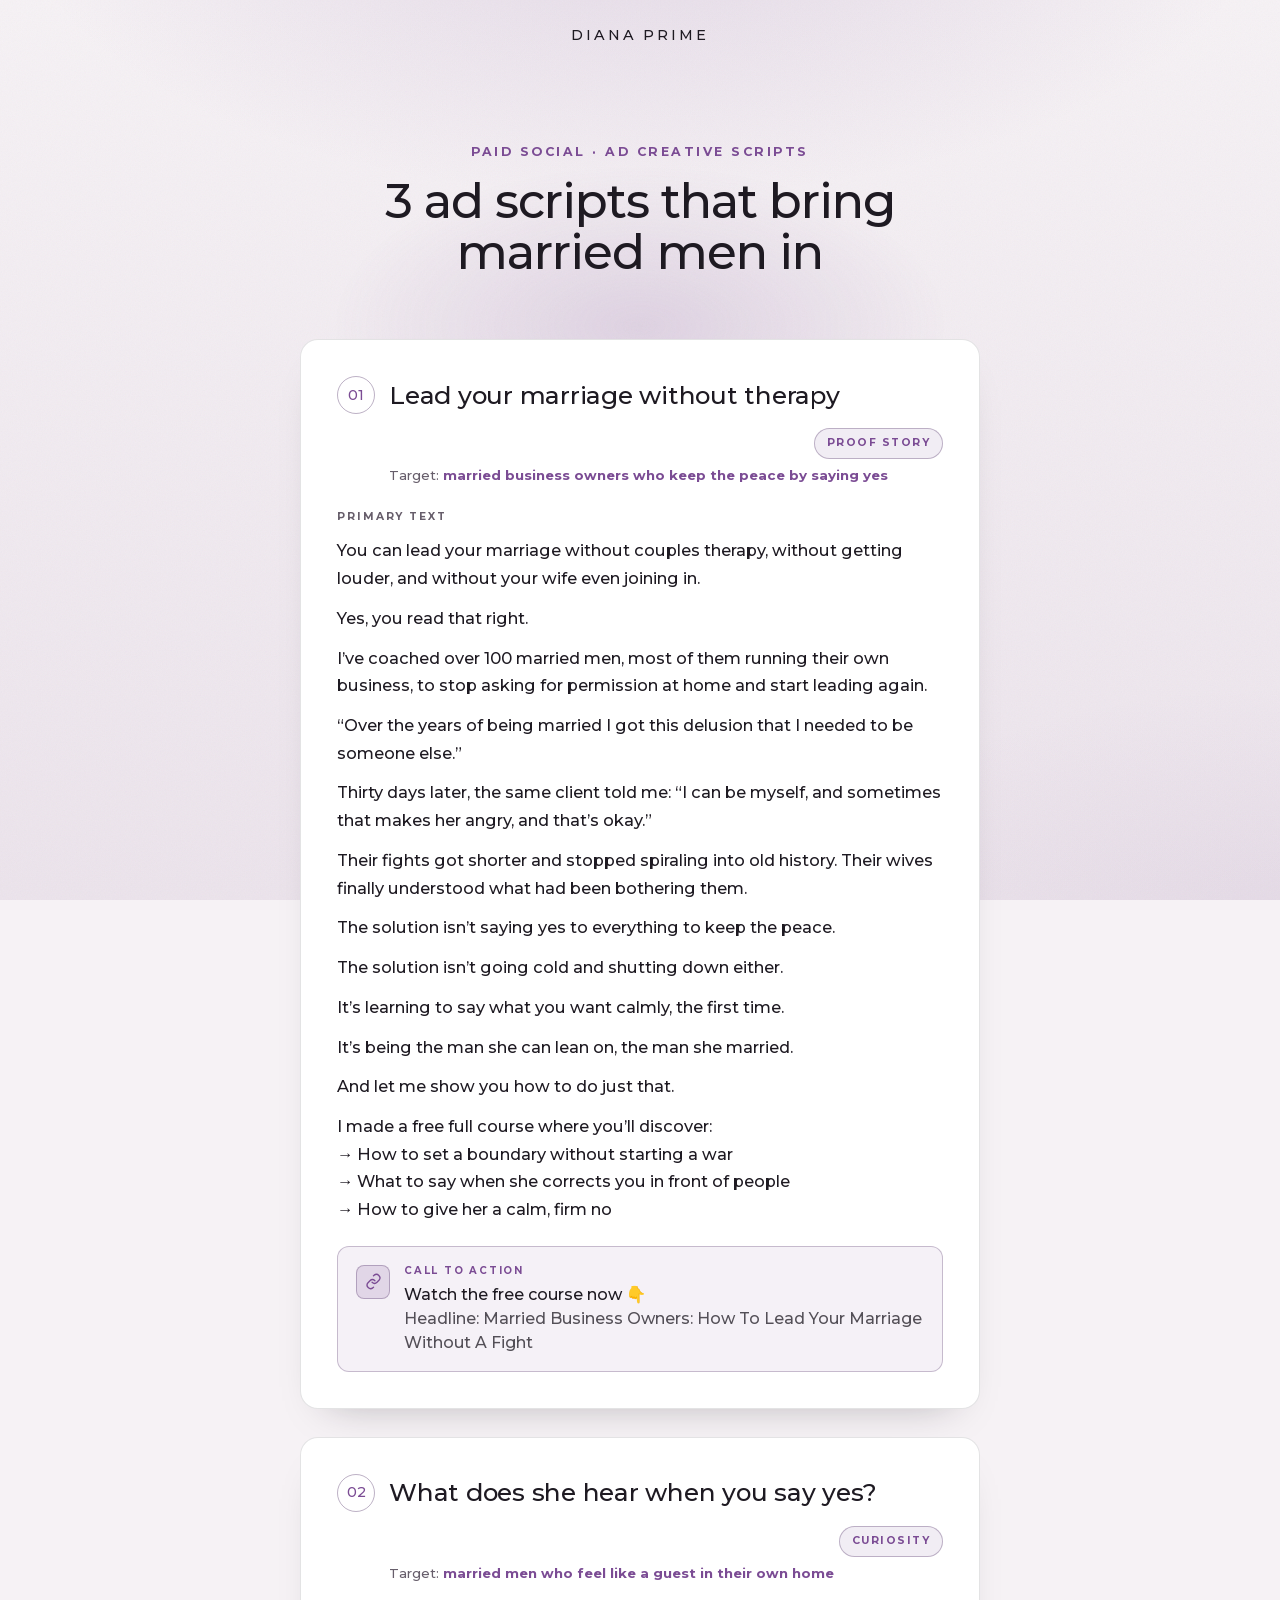
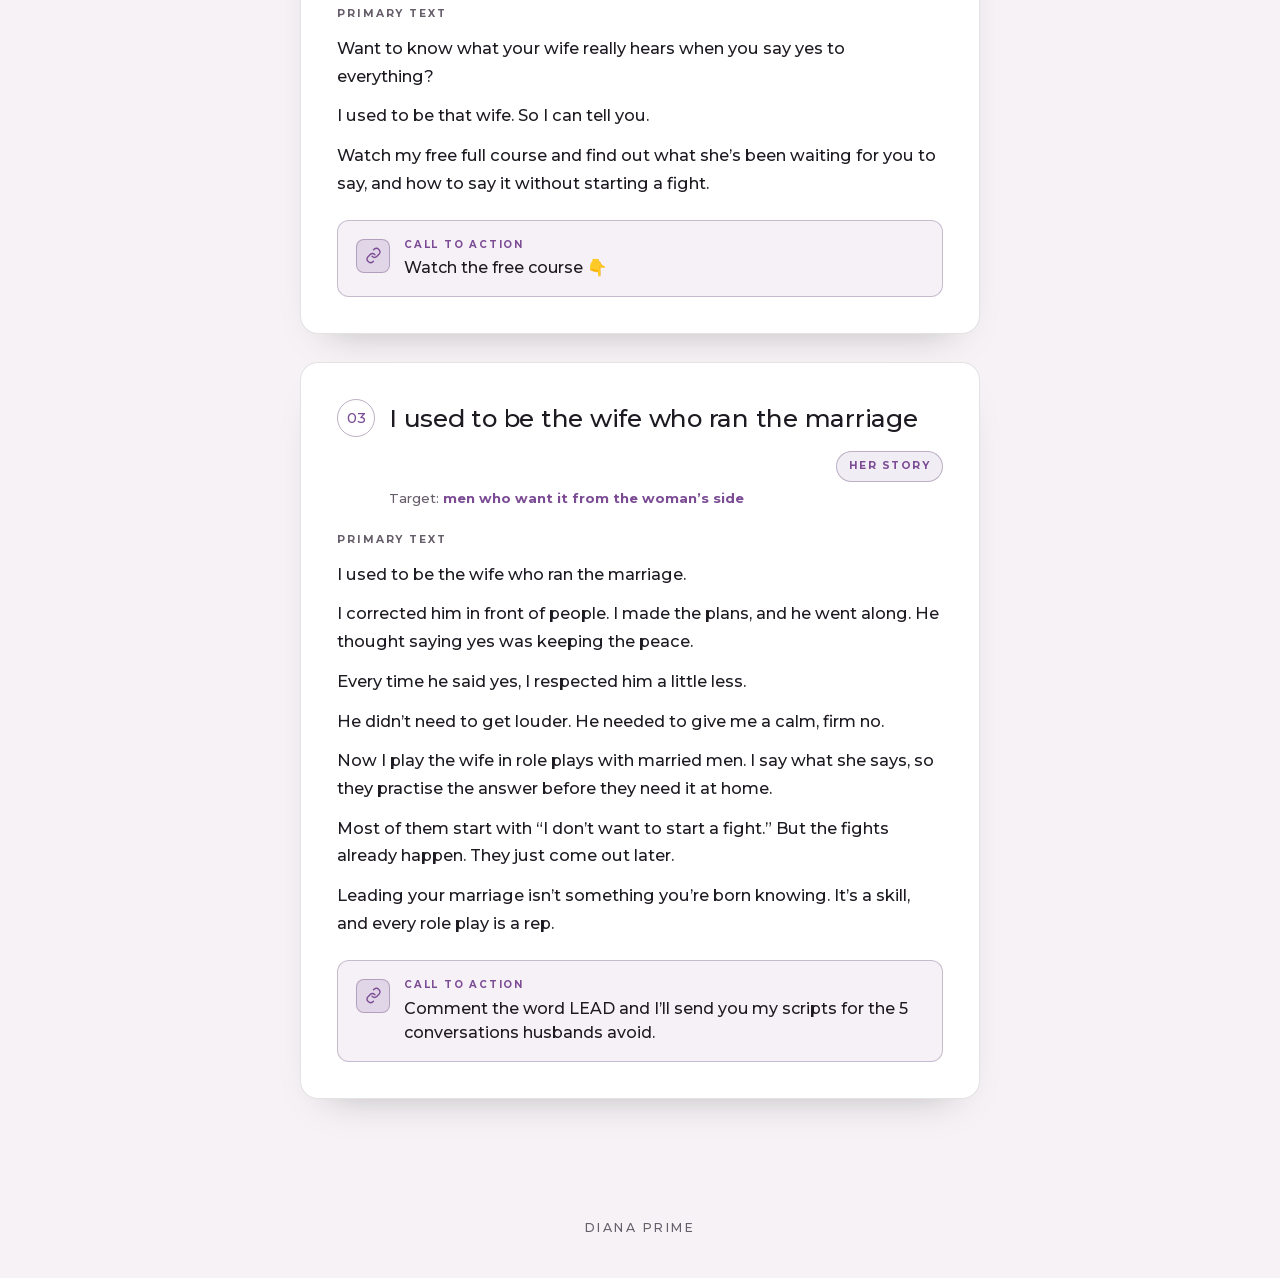
==== ad-scripts/index.html @ 1e63a930 "Diana Prime pitch site Co-Authored-By: Claude Opus 5.5 <noreply@anthropic.com>" ====
<!doctype html>
<html lang="en">
<head>
  <meta charset="utf-8" />
  <meta name="viewport" content="width=device-width, initial-scale=1" />
  <title>Ad scripts · Diana Prime</title>
  <meta name="robots" content="noindex" />
  <script>document.documentElement.className += " js";</script>
  <link rel="icon" href="../assets/img/favicon.png" type="image/png" />
  <link rel="stylesheet" href="../assets/vendor/lenis.css" />
  <link rel="stylesheet" href="../vsl/vsl.css" />
  <link rel="stylesheet" href="../assets/brand.css" />
  <link rel="stylesheet" href="ad-scripts.css?v=2" />
<style data-noscrollbar>html,body,*{scrollbar-width:none;-ms-overflow-style:none}html::-webkit-scrollbar,body::-webkit-scrollbar,*::-webkit-scrollbar{display:none;width:0;height:0}</style>
</head>
<body>
  <header class="brandbar">
    <div class="brand">
      <span class="brand__word">Diana Prime</span>
    </div>
  </header>
  <main class="page">
    <section class="ads">
      <div class="ads__glow" aria-hidden="true"></div>
      <div class="container">
        <header class="ads__intro">
          <p class="ads__eyebrow reveal">Paid social · Ad creative scripts</p>
          <h1 class="ads__title reveal" style="--i:1">3 ad scripts that bring married men in</h1>
        </header>
        <div class="ads__list">
          <article class="ad reveal">
            <div class="ad__head"><span class="ad__num">01</span><h2 class="ad__title">Lead your marriage without therapy</h2><span class="ad__angle">Proof story</span></div>
            <p class="ad__target">Target: <b>married business owners who keep the peace by saying yes</b></p>
            <span class="ad__label">Primary text</span>
            <div class="ad__body"><p>You can lead your marriage without couples therapy, without getting louder, and without your wife even joining in.</p><p>Yes, you read that right.</p><p>I&rsquo;ve coached over 100 married men, most of them running their own business, to stop asking for permission at home and start leading again.</p><p>&ldquo;Over the years of being married I got this delusion that I needed to be someone else.&rdquo;</p><p>Thirty days later, the same client told me: &ldquo;I can be myself, and sometimes that makes her angry, and that&rsquo;s okay.&rdquo;</p><p>Their fights got shorter and stopped spiraling into old history. Their wives finally understood what had been bothering them.</p><p>The solution isn&rsquo;t saying yes to everything to keep the peace.</p><p>The solution isn&rsquo;t going cold and shutting down either.</p><p>It&rsquo;s learning to say what you want calmly, the first time.</p><p>It&rsquo;s being the man she can lean on, the man she married.</p><p>And let me show you how to do just that.</p><p>I made a free full course where you&rsquo;ll discover:<br/>&rarr; How to set a boundary without starting a war<br/>&rarr; What to say when she corrects you in front of people<br/>&rarr; How to give her a calm, firm no</p></div>
            <div class="ad__cta">
              <span class="ad__cta-icon"><svg viewBox="0 0 24 24"><path d="M10 13a5 5 0 0 0 7 0l3-3a5 5 0 0 0-7-7l-1 1"/><path d="M14 11a5 5 0 0 0-7 0l-3 3a5 5 0 0 0 7 7l1-1"/></svg></span>
              <div><span class="ad__cta-label">Call to action</span><p class="ad__cta-text">Watch the free course now &#128071;<br/><span style="opacity:.75">Headline: Married Business Owners: How To Lead Your Marriage Without A Fight</span></p></div>
            </div>
          </article>
          <article class="ad reveal">
            <div class="ad__head"><span class="ad__num">02</span><h2 class="ad__title">What does she hear when you say yes?</h2><span class="ad__angle">Curiosity</span></div>
            <p class="ad__target">Target: <b>married men who feel like a guest in their own home</b></p>
            <span class="ad__label">Primary text</span>
            <div class="ad__body"><p>Want to know what your wife really hears when you say yes to everything?</p><p>I used to be that wife. So I can tell you.</p><p>Watch my free full course and find out what she&rsquo;s been waiting for you to say, and how to say it without starting a fight.</p></div>
            <div class="ad__cta">
              <span class="ad__cta-icon"><svg viewBox="0 0 24 24"><path d="M10 13a5 5 0 0 0 7 0l3-3a5 5 0 0 0-7-7l-1 1"/><path d="M14 11a5 5 0 0 0-7 0l-3 3a5 5 0 0 0 7 7l1-1"/></svg></span>
              <div><span class="ad__cta-label">Call to action</span><p class="ad__cta-text">Watch the free course &#128071;</p></div>
            </div>
          </article>
          <article class="ad reveal">
            <div class="ad__head"><span class="ad__num">03</span><h2 class="ad__title">I used to be the wife who ran the marriage</h2><span class="ad__angle">Her story</span></div>
            <p class="ad__target">Target: <b>men who want it from the woman&rsquo;s side</b></p>
            <span class="ad__label">Primary text</span>
            <div class="ad__body"><p>I used to be the wife who ran the marriage.</p><p>I corrected him in front of people. I made the plans, and he went along. He thought saying yes was keeping the peace.</p><p>Every time he said yes, I respected him a little less.</p><p>He didn&rsquo;t need to get louder. He needed to give me a calm, firm no.</p><p>Now I play the wife in role plays with married men. I say what she says, so they practise the answer before they need it at home.</p><p>Most of them start with &ldquo;I don&rsquo;t want to start a fight.&rdquo; But the fights already happen. They just come out later.</p><p>Leading your marriage isn&rsquo;t something you&rsquo;re born knowing. It&rsquo;s a skill, and every role play is a rep.</p></div>
            <div class="ad__cta">
              <span class="ad__cta-icon"><svg viewBox="0 0 24 24"><path d="M10 13a5 5 0 0 0 7 0l3-3a5 5 0 0 0-7-7l-1 1"/><path d="M14 11a5 5 0 0 0-7 0l-3 3a5 5 0 0 0 7 7l1-1"/></svg></span>
              <div><span class="ad__cta-label">Call to action</span><p class="ad__cta-text">Comment the word LEAD and I&rsquo;ll send you my scripts for the 5 conversations husbands avoid.</p></div>
            </div>
          </article>
        </div>
      </div>
    </section>
  </main>
  <footer class="brandfoot">
    <div class="brand">
      <span class="brand__word">Diana Prime</span>
    </div>
  </footer>
  <script src="../assets/vendor/lenis.min.js"></script>
  <script src="../vsl/vsl.js"></script>
</body>
</html>
---- assets/vendor/lenis.css ----
html.lenis,html.lenis body{height:auto}.lenis.lenis-smooth{scroll-behavior:auto!important}.lenis.lenis-smooth [data-lenis-prevent]{overscroll-behavior:contain}.lenis.lenis-stopped{overflow:hidden}.lenis.lenis-smooth iframe{pointer-events:none}
---- vsl/vsl.css ----
/* =========================================================================
   Revenue & Identity · funnel base (system B) · shared by vsl/, thank-you/,
   offer/ and the specimen doc pages. Tokens live in assets/brand.css.
   Canvas: one continuous page-level gradient (no section seams), a low red
   bloom behind the hero, fine grain.
   ========================================================================= */
* { margin: 0; padding: 0; box-sizing: border-box; }
html { min-height: 100%; background: var(--bg); }
body { min-height: 100svh; background: transparent; color: var(--ink); -webkit-font-smoothing: antialiased; font-size: 17px; line-height: 1.6; }
body::before {
  content: ""; position: fixed; inset: 0; z-index: -2; pointer-events: none;
  background:
    radial-gradient(80% 55% at 50% -12%, rgba(123,76,148, 0.16), transparent 62%),
    radial-gradient(60% 40% at 100% 100%, rgba(123,76,148, 0.06), transparent 60%),
    linear-gradient(180deg, var(--bg) 0%, var(--bg-2) 100%);
}
body::after {
  content: ""; position: fixed; inset: 0; z-index: -1; pointer-events: none; opacity: 0.05;
  background-image: url("data:image/svg+xml,%3Csvg xmlns='http://www.w3.org/2000/svg' width='140' height='140'%3E%3Cfilter id='n'%3E%3CfeTurbulence type='fractalNoise' baseFrequency='0.8' numOctaves='2' stitchTiles='stitch'/%3E%3C/filter%3E%3Crect width='100%25' height='100%25' filter='url(%23n)'/%3E%3C/svg%3E");
  background-size: 140px 140px;
}
img { display: block; }
a { color: inherit; }
.container { width: 100%; max-width: 1080px; margin-inline: auto; padding-inline: var(--gutter); }

/* ------------------------------- Reveal --------------------------------- */
html.js .reveal { opacity: 0; transform: translateY(22px); transition: opacity 0.7s var(--ease), transform 0.7s var(--ease); transition-delay: calc(var(--i, 0) * 80ms); }
html.js .reveal.is-in { opacity: 1; transform: none; }
html.js .reveal--pop { transform: translateY(18px) scale(0.97); }
.reveal--mask { overflow: hidden; }
@media (prefers-reduced-motion: reduce) { .reveal { opacity: 1; transform: none; transition: none; } }

/* ------------------------------- Type ----------------------------------- */
.eyebrow { font-family: var(--sans); font-size: 0.74rem; font-weight: 700; letter-spacing: 0.22em; text-transform: uppercase; color: var(--accent-text); margin: 0 0 18px; }
.h2 { font-family: var(--display); font-weight: 500; font-size: clamp(1.9rem, 4.2vw, 2.9rem); line-height: 1.1; letter-spacing: -0.015em; color: var(--ink); text-wrap: balance; }
.h2 em { font-style: italic; color: var(--accent-text); }
.lede { font-size: clamp(1.02rem, 1.6vw, 1.15rem); color: var(--muted); max-width: 600px; margin: 18px auto 0; }
.sec { padding: clamp(64px, 11vh, 120px) 0; }
.sec__head { text-align: center; margin-bottom: clamp(40px, 7vh, 64px); }

/* -------------------------------- Hero ---------------------------------- */
.hero { text-align: center; max-width: 980px; margin-inline: auto; padding: clamp(52px, 10vh, 112px) var(--gutter) 0; }
.hero__eyebrow { animation: up 0.9s var(--ease) both; }
.hero__title { font-family: var(--display); font-weight: 500; font-size: clamp(2.1rem, 4.6vw, 3.55rem); line-height: 1.1; letter-spacing: -0.02em; color: var(--ink); text-wrap: balance; animation: up 0.9s var(--ease) 0.06s both; }
.hero__title em { font-style: italic; color: var(--accent-text); }
.hero__title .dim { display: block; margin-top: 10px; font-family: var(--sans); font-weight: 500; font-size: 0.42em; letter-spacing: 0; line-height: 1.4; color: var(--muted); }
.hero__sub { font-size: clamp(1.02rem, 1.8vw, 1.18rem); color: var(--muted); margin: 22px auto 0; max-width: 560px; animation: up 0.9s var(--ease) 0.14s both; }
@keyframes up { from { opacity: 0; transform: translateY(16px); } to { opacity: 1; transform: none; } }
@media (prefers-reduced-motion: reduce) { .hero__eyebrow, .hero__title, .hero__sub { animation: none; } }

/* ------------------------------- Video ---------------------------------- */
.video { margin: clamp(36px, 6vh, 56px) auto 0; max-width: 820px; width: 100%; padding-inline: var(--gutter); }
.video__frame { position: relative; display: block; width: 100%; aspect-ratio: 16 / 9; border-radius: 18px; overflow: hidden; background: #000;
  border: 1px solid var(--hair); box-shadow: 0 40px 90px -30px rgba(0, 0, 0, 0.8), 0 0 0 1px rgba(123,76,148, 0.08); }
.video__frame img { position: absolute; inset: 0; width: 100%; height: 100%; object-fit: cover; transition: transform 0.8s var(--ease); }
.video__frame:hover img { transform: scale(1.025); }
.video__scrim { position: absolute; inset: 0; background: radial-gradient(60% 60% at 50% 50%, rgba(0, 0, 0, 0.05), rgba(0, 0, 0, 0.45)); }
.play { position: absolute; top: 50%; left: 50%; width: 84px; height: 84px; border-radius: 50%; transform: translate(-50%, -50%);
  background: var(--accent); box-shadow: 0 16px 40px -8px rgba(123,76,148, 0.6); transition: transform 0.3s var(--ease); }
.play::before { content: ""; position: absolute; top: 50%; left: 54%; transform: translate(-50%, -50%); border-style: solid; border-width: 13px 0 13px 21px; border-color: transparent transparent transparent var(--accent-ink); }
.video__frame:hover .play { transform: translate(-50%, -50%) scale(1.06); }
.video__bar { position: absolute; left: 0; right: 0; bottom: 0; height: 4px; background: rgba(244, 237, 228, 0.18); }
.video__bar span { display: block; height: 100%; width: 0; background: var(--accent); }

/* ------------------------------ Buttons --------------------------------- */
.cta { text-align: center; margin-top: clamp(30px, 5vh, 44px); padding-inline: var(--gutter); }
.btn-apply { display: inline-flex; align-items: center; justify-content: center; gap: 10px; min-height: 58px; padding: 18px 42px; border: 0; border-radius: 999px;
  background: var(--accent); color: var(--accent-ink); font-family: var(--sans); font-size: 1.08rem; font-weight: 700; letter-spacing: 0.01em; cursor: pointer; text-decoration: none;
  position: relative; overflow: hidden; box-shadow: 0 18px 40px -14px rgba(123,76,148, 0.7); transition: transform 0.25s var(--ease), box-shadow 0.25s var(--ease); }
.btn-apply::after { content: ""; position: absolute; inset: 0; transform: translateX(-120%); background: linear-gradient(120deg, transparent, rgba(255, 247, 242, 0.25), transparent); transition: transform 0.7s var(--ease); }
.btn-apply:hover { transform: translateY(-2px); box-shadow: 0 24px 50px -14px rgba(123,76,148, 0.85); }
.btn-apply:hover::after { transform: translateX(120%); }
.btn-apply:active { transform: scale(0.98); }
.btn-apply .arr { width: 8px; height: 8px; border-right: 2px solid currentColor; border-bottom: 2px solid currentColor; transform: rotate(-45deg); display: inline-block; }

/* -------------------------- Video case cards ---------------------------- */
.grid2 { display: grid; grid-template-columns: repeat(2, 1fr); gap: clamp(18px, 2.6vw, 30px); max-width: 940px; margin-inline: auto; }
.ccard { display: block; text-align: center; padding: 12px; border-radius: 20px; background: var(--surface); border: 1px solid var(--hair-soft); transition: transform 0.4s var(--ease), border-color 0.4s var(--ease); }
.ccard:hover { transform: translateY(-4px); border-color: rgba(123,76,148, 0.3); }
.ccard__thumb { position: relative; display: block; border-radius: 14px; overflow: hidden; aspect-ratio: 16 / 9; background: #000; }
.ccard__thumb img { width: 100%; height: 100%; object-fit: cover; transition: transform 0.6s var(--ease); }
.ccard:hover .ccard__thumb img { transform: scale(1.04); }
.ccard__play { position: absolute; top: 50%; left: 50%; width: 54px; height: 54px; border-radius: 50%; transform: translate(-50%, -50%); background: rgba(13, 11, 11, 0.55); border: 1px solid rgba(244, 237, 228, 0.35); backdrop-filter: blur(6px); }
.ccard__play::before { content: ""; position: absolute; top: 50%; left: 54%; transform: translate(-50%, -50%); border-style: solid; border-width: 8px 0 8px 13px; border-color: transparent transparent transparent var(--ink); }
.ccard:hover .ccard__play { background: var(--accent); border-color: var(--accent); }
.ccard__name { display: block; margin: 16px 0 4px; font-size: 0.72rem; font-weight: 700; letter-spacing: 0.18em; text-transform: uppercase; color: var(--accent-text); }
.ccard__cap { display: block; padding: 0 10px 8px; font-size: 1.02rem; font-weight: 500; line-height: 1.4; color: var(--ink); }
.ccard--hero { max-width: 820px; margin-inline: auto; }

.swapcard { max-width: 940px; margin: 0 auto; padding: clamp(36px, 6vw, 56px) 24px; border: 1px dashed rgba(244, 237, 228, 0.22); border-radius: 20px; text-align: center; color: var(--muted); font-size: 0.98rem; }
.swapcard b { display: block; margin-bottom: 8px; color: var(--ink); font-family: var(--display); font-weight: 500; font-size: 1.35rem; }

/* ------------------------------ Proof grid ------------------------------ */
.proof { display: grid; grid-template-columns: repeat(4, 1fr); gap: clamp(10px, 1.6vw, 18px); max-width: 1000px; margin: 0 auto; }
.proof figure { aspect-ratio: 3 / 4; border-radius: 14px; overflow: hidden; background: var(--surface); border: 1px solid var(--hair-soft); }
.proof img { width: 100%; height: 100%; object-fit: cover; transition: transform 0.6s var(--ease); }
.proof figure:hover img { transform: scale(1.04); }

/* ------------------------------- Pillars -------------------------------- */
.pillars { display: grid; grid-template-columns: repeat(3, 1fr); gap: clamp(16px, 2vw, 24px); max-width: 1040px; margin: 0 auto; }
.pillar { padding: 32px 28px 34px; border-radius: 20px; background: linear-gradient(180deg, var(--surface-2), var(--surface)); border: 1px solid var(--hair-soft); text-align: left; transition: transform 0.4s var(--ease), border-color 0.4s var(--ease); }
.pillar:hover { transform: translateY(-4px); border-color: rgba(123,76,148, 0.28); }
.pillar__n { font-family: var(--display); font-style: italic; font-weight: 500; font-size: 2.3rem; line-height: 1; color: var(--accent-text); }
.pillar__t { margin: 20px 0 10px; font-family: var(--display); font-weight: 500; font-size: 1.5rem; line-height: 1.15; color: var(--ink); }
.pillar__d { color: var(--muted); font-size: 1rem; line-height: 1.6; }

/* ------------------------------ Guarantee ------------------------------- */
.promise { max-width: 760px; margin: 0 auto; text-align: center; padding: clamp(36px, 6vw, 56px) clamp(24px, 5vw, 56px); border-radius: 24px;
  background: radial-gradient(120% 120% at 50% 0%, rgba(123,76,148, 0.14), transparent 60%), var(--surface); border: 1px solid var(--hair); }
.promise p { color: var(--muted); margin-top: 16px; }

/* --------------------- Application popup (Typeform-style) --------------- */
.apply { position: fixed; inset: 0; z-index: 500; display: flex; align-items: center; justify-content: center; padding: 20px;
  background: rgba(8, 6, 6, 0.86); backdrop-filter: blur(10px); opacity: 0; visibility: hidden; transition: opacity 0.35s var(--ease), visibility 0.35s; }
.apply.open { opacity: 1; visibility: visible; }
.apply__card { position: relative; width: 100%; max-width: 640px; min-height: 420px; padding: clamp(28px, 5vw, 52px); border-radius: 22px; background: var(--surface); border: 1px solid var(--hair);
  box-shadow: 0 40px 100px -30px rgba(0, 0, 0, 0.9); transform: translateY(16px) scale(0.98); transition: transform 0.45s var(--ease); display: flex; flex-direction: column; }
.apply.open .apply__card { transform: none; }
.apply__close { position: absolute; top: 12px; right: 12px; width: 46px; height: 46px; border-radius: 50%; border: 1px solid rgba(244, 237, 228, 0.3); background: var(--surface-2); color: var(--ink); font-size: 1.5rem; line-height: 1; cursor: pointer; transition: background 0.2s, transform 0.3s var(--ease); }
.apply__close:hover { background: var(--accent); border-color: var(--accent); transform: rotate(90deg); }
.apply__progress { height: 3px; border-radius: 3px; background: var(--hair); overflow: hidden; margin: 6px 48px 30px 0; }
.apply__progress span { display: block; height: 100%; width: 0; background: var(--accent); transition: width 0.5s var(--ease); }
.q { display: none; flex-direction: column; flex: 1; }
.q.on { display: flex; animation: qin 0.5s var(--ease) both; }
@keyframes qin { from { opacity: 0; transform: translateY(14px); } to { opacity: 1; transform: none; } }
.q__count { font-size: 0.78rem; font-weight: 700; letter-spacing: 0.16em; text-transform: uppercase; color: var(--accent-text); margin-bottom: 14px; }
.q__title { font-family: var(--display); font-weight: 500; font-size: clamp(1.45rem, 3.4vw, 1.95rem); line-height: 1.2; color: var(--ink); margin-bottom: 24px; }
.q__input { width: 100%; min-height: 52px; padding: 10px 2px; border: 0; border-bottom: 2px solid rgba(244, 237, 228, 0.25); background: transparent; color: var(--ink); font-family: var(--sans); font-size: 1.25rem; outline: none; transition: border-color 0.2s; }
.q__input:focus { border-color: var(--accent-text); }
.q__input::placeholder { color: rgba(179, 168, 156, 0.6); }
.q__opts { display: grid; gap: 10px; }
.q__opt { display: flex; align-items: center; gap: 12px; min-height: 52px; padding: 12px 16px; border-radius: 12px; border: 1px solid var(--hair); background: var(--surface-2); color: var(--ink); font-family: var(--sans); font-size: 1rem; text-align: left; cursor: pointer; transition: border-color 0.2s, background 0.2s; }
.q__opt:hover { border-color: rgba(123,76,148, 0.5); }
.q__opt.sel { border-color: var(--accent-text); background: var(--accent-soft); }
.q__opt kbd { flex: none; width: 26px; height: 26px; display: grid; place-items: center; border-radius: 6px; border: 1px solid var(--hair); font-family: var(--sans); font-size: 0.78rem; color: var(--muted); }
.q__foot { display: flex; align-items: center; gap: 14px; margin-top: auto; padding-top: 26px; }
.q__ok { min-height: 48px; padding: 12px 24px; border: 0; border-radius: 999px; background: var(--accent); color: var(--accent-ink); font-family: var(--sans); font-weight: 700; font-size: 1rem; cursor: pointer; }
.q__hint { font-size: 0.82rem; color: var(--muted); }
.q__hint b { color: var(--ink); }
/* booking step */
.book__days { display: grid; grid-template-columns: repeat(3, 1fr); gap: 10px; margin-bottom: 16px; }
.book__day { min-height: 64px; border-radius: 12px; border: 1px solid var(--hair); background: var(--surface-2); color: var(--ink); font-family: var(--sans); cursor: pointer; }
.book__day small { display: block; color: var(--muted); font-size: 0.74rem; letter-spacing: 0.1em; text-transform: uppercase; }
.book__day b { font-size: 1.15rem; }
.book__day.sel { border-color: var(--accent-text); background: var(--accent-soft); }
.book__slots { display: grid; grid-template-columns: repeat(3, 1fr); gap: 10px; }
.book__slot { min-height: 48px; border-radius: 10px; border: 1px solid rgba(123,76,148, 0.45); background: transparent; color: var(--ink); font-family: var(--sans); font-weight: 700; cursor: pointer; transition: background 0.2s; }
.book__slot:hover { background: var(--accent); border-color: var(--accent); color: var(--accent-ink); }
.book__tz { margin-top: 14px; font-size: 0.82rem; color: var(--muted); }

/* ------------------------------ Thank-you ------------------------------- */
.ty-step { padding: clamp(48px, 8vh, 88px) 0 0; }
.ty-step__label { text-align: center; font-size: 0.74rem; font-weight: 700; letter-spacing: 0.22em; text-transform: uppercase; color: var(--accent-text); margin-bottom: 14px; }
.ty-step__title { text-align: center; font-family: var(--display); font-weight: 500; font-size: clamp(1.7rem, 3.6vw, 2.4rem); line-height: 1.15; color: var(--ink); margin-bottom: clamp(30px, 5vh, 48px); }
.ty__signoff { text-align: center; font-family: var(--display); font-style: italic; font-weight: 500; font-size: clamp(1.6rem, 3.4vw, 2.2rem); color: var(--ink); padding: clamp(64px, 10vh, 110px) 0 clamp(40px, 6vh, 64px); }

@media (max-width: 860px) {
  .pillars { grid-template-columns: 1fr; max-width: 560px; }
  .proof { grid-template-columns: repeat(2, 1fr); }
}
@media (max-width: 640px) {
  .hero__title { font-size: 1.85rem; line-height: 1.14; }
  .hero__title .dim { font-size: 0.55em; }
  .grid2 { grid-template-columns: 1fr; }
  .play { width: 64px; height: 64px; }
  .book__days, .book__slots { grid-template-columns: repeat(3, 1fr); }
  .apply__card { min-height: 0; }
}

/* ---- mobile hardening (references/mobile.md) ---- */
img, svg, video, canvas, iframe { max-width: 100%; height: auto; }
p, li, td, th, blockquote, figcaption, h1, h2, h3, h4, h5, h6 { overflow-wrap: anywhere; }
table, pre { display: block; max-width: 100%; overflow-x: auto; }
@media (max-width: 420px) { .tok-merge, .tok-link, code { white-space: normal; } }

/* screenshot mode (?static=1): final states, no motion */
html.static *, html.static *::before, html.static *::after { animation: none !important; transition: none !important; }

/* opt-in gate + "playing" state of the sample video */
.optin__card { min-height: 0; max-width: 520px; }
.optin__form { display: flex; flex-direction: column; }
.video__frame.is-playing .play { opacity: 0; transform: translate(-50%, -50%) scale(0.8); transition: opacity .3s, transform .3s; }
.video__frame.is-playing .video__scrim { background: transparent; }
.video__frame.is-playing .video__bar span { width: 100%; transition: width 840s linear; }

/* pulsing glow on the main buttons, like the pulse-glow keyframes on the reference pages */
@keyframes ctaPulse { 0%, 100% { box-shadow: 0 14px 40px -12px rgba(123,76,148, 0.55), 0 0 0 0 rgba(123,76,148, 0.45); } 50% { box-shadow: 0 18px 54px -10px rgba(123,76,148, 0.9), 0 0 0 12px rgba(123,76,148, 0); } }
@keyframes playPulse { 0% { box-shadow: 0 0 0 0 rgba(123,76,148, 0.55); } 70%, 100% { box-shadow: 0 0 0 26px rgba(123,76,148, 0); } }
.btn-apply, .q__ok { animation: ctaPulse 2.4s ease-in-out infinite; }
.video__frame .play { animation: playPulse 2s ease-out infinite; border-radius: 50%; }
@media (prefers-reduced-motion: reduce) { .btn-apply, .q__ok, .video__frame .play, .st6__eyebrow, .hero__eyebrow { animation: none; } }

/* soft glow on the audience line above the headline */
@keyframes browGlow { 0%, 100% { text-shadow: 0 0 6px rgba(123,76,148, 0.25); } 50% { text-shadow: 0 0 18px rgba(123,76,148, 0.95), 0 0 34px rgba(123,76,148, 0.45); } }
.st6__eyebrow, .hero__eyebrow { animation: browGlow 2.6s ease-in-out infinite; }
@media (prefers-reduced-motion: reduce) { .st6__eyebrow, .hero__eyebrow { animation: none; } }
---- assets/brand.css ----
/* =========================================================================
   Diana Prime · funnel brand
   Her feed: black blazer, soft lilac, warm neutral walls, clean sans captions.
   Montserrat display + text.
   ========================================================================= */

@font-face { font-family: "Bodoni Moda"; src: url("fonts/bodoni-500.woff2") format("woff2"); font-weight: 500; font-style: normal; font-display: swap; }
@font-face { font-family: "Bodoni Moda"; src: url("fonts/bodoni-600.woff2") format("woff2"); font-weight: 600; font-style: normal; font-display: swap; }
@font-face { font-family: "Bodoni Moda"; src: url("fonts/bodoni-500-italic.woff2") format("woff2"); font-weight: 500; font-style: italic; font-display: swap; }
@font-face { font-family: "Satoshi"; src: url("fonts/satoshi-400.woff2") format("woff2"); font-weight: 400; font-style: normal; font-display: swap; }
@font-face { font-family: "Satoshi"; src: url("fonts/satoshi-500.woff2") format("woff2"); font-weight: 500; font-style: normal; font-display: swap; }
@font-face { font-family: "Satoshi"; src: url("fonts/satoshi-700.woff2") format("woff2"); font-weight: 700; font-style: normal; font-display: swap; }

@font-face { font-family: "Anton"; src: url("fonts/anton-normal.woff2") format("woff2"); font-weight: 400; font-style: normal; font-display: swap; }
@font-face { font-family: "Inter"; src: url("fonts/inter-normal.woff2") format("woff2"); font-weight: 400 700; font-style: normal; font-display: swap; }
@font-face { font-family: "Playfair Display"; src: url("fonts/playfair-display-italic.woff2") format("woff2"); font-weight: 400 500; font-style: italic; font-display: swap; }

@font-face { font-family: "Montserrat"; src: url("fonts/montserrat-normal.woff2") format("woff2"); font-weight: 500 900; font-style: normal; font-display: swap; }

:root {
  --bg: #f6f2f5;
  --bg-2: #ece4ec;
  --surface: #ffffff;
  --surface-2: #f1eaf1;
  --ink: #1e1a22;
  --muted: #675e6b;
  --hair: rgba(30, 26, 34, 0.12);
  --hair-soft: rgba(30, 26, 34, 0.06);
  --accent: #1e1a22;          /* black blazer, CTA fills */
  --accent-text: #7b4c94;     /* plum, accents on lilac-white */
  --accent-ink: #f6f2f5;
  --accent-soft: rgba(123, 76, 148, 0.12);
  --display: "Montserrat", "Inter", -apple-system, sans-serif;
  --impact: "Anton", "Bebas Neue", Impact, "Arial Narrow", sans-serif;
  --sans: "Montserrat", "Inter", -apple-system, BlinkMacSystemFont, "Segoe UI", Roboto, Helvetica, Arial, sans-serif;
  --gutter: clamp(20px, 5vw, 40px);
  --ease: cubic-bezier(0.16, 1, 0.3, 1);
}

body { display: flex; flex-direction: column; font-family: var(--sans); overflow-x: hidden; }
.page { flex: 1 1 auto; min-width: 0; }
::selection { background: var(--accent); color: var(--accent-ink); }

/* -------------------------------- Lockup -------------------------------- */
.brand { display: inline-flex; align-items: center; gap: 12px; }
.brand__word {
  font-family: var(--display);
  font-weight: 500;
  text-transform: uppercase;
  letter-spacing: 0.2em;
  color: var(--ink);
  white-space: nowrap;
  line-height: 1;
}
.brand__word i { font-style: italic; text-transform: none; letter-spacing: 0.02em; color: var(--accent-text); }

/* ------------------------------ The mark -------------------------------- */
.seal { display: block; overflow: visible; }
.seal__arc { fill: none; stroke: var(--ink); stroke-width: 6; stroke-linecap: round; }
.seal__dot { fill: var(--accent-text); }
.seal--animate .seal__arc { stroke-dasharray: 220; stroke-dashoffset: 220; animation: sealDraw 1.1s var(--ease) 0.1s forwards; }
.seal--animate .seal__dot { opacity: 0; transform-box: fill-box; transform-origin: center; animation: sealDot 0.5s var(--ease) 0.9s forwards; }
@keyframes sealDraw { to { stroke-dashoffset: 0; } }
@keyframes sealDot { from { opacity: 0; transform: scale(0.2); } to { opacity: 1; transform: none; } }

/* ------------------------------ Brand bar (specimen docs only) ---------- */
.brandbar { display: flex; justify-content: center; padding: 28px var(--gutter); }
.brandbar .seal { width: 26px; height: 26px; }
.brandbar .brand__word { font-size: 0.9rem; }

/* -------------------------------- Footer --------------------------------
   Branding-only banner: height = 1.5x the lockup, lockup dead centre. */
.brandfoot { --lock: 28px; display: flex; align-items: center; justify-content: center; height: calc(var(--lock) * 1.5 + 56px); padding: 28px var(--gutter); }
.brandfoot .brand { height: var(--lock); }
.brandfoot .seal { width: 22px; height: 22px; }
.brandfoot .seal__arc { stroke: var(--muted); }
.brandfoot .brand__word { font-size: 0.78rem; color: var(--muted); }
.brandfoot .brand__word i { color: var(--muted); }

@media (prefers-reduced-motion: reduce) {
  .seal--animate .seal__arc { animation: none; stroke-dashoffset: 0; }
  .seal--animate .seal__dot { animation: none; opacity: 1; }
}

/* ---- mobile hardening (references/mobile.md) ---- */
*, *::before, *::after { box-sizing: border-box; }
img, svg, video, canvas, iframe { max-width: 100%; height: auto; }
p, li, td, th, blockquote, figcaption,
h1, h2, h3, h4, h5, h6 { overflow-wrap: anywhere; }
table, pre { display: block; max-width: 100%; overflow-x: auto; }
@media (max-width: 700px) {
  .tag, [class*="badge"], [class*="pill"] { margin-left: 0; }
}
@media (max-width: 420px) {
  .tok-merge, .tok-link, code { white-space: normal; }
}

/* one type system across every funnel page: Montserrat, bold, no italic serif */
h1, h2, h3, .brand__word, .seq__title, .script__title, .email__subject, .sec__title, .ad__title, .ty-step__title, .ccard__cap, .layer__t { font-family: var(--display); font-style: normal; }
.seq__title, .script__title, .ty__title { font-weight: 800; letter-spacing: -.03em; }
.email__subject, .sec__title, .ad__title, .ty-step__title { font-weight: 700; letter-spacing: -.02em; }
em, i.standout, .standout { font-style: normal; }
h1 { font-weight: 800; }
---- ad-scripts/ad-scripts.css ----
/* =========================================================================
   Ad creative scripts — deliverable page. A clean paid-social script library.
   Background canvas, .container, .reveal come from ../vsl/vsl.css.
   ========================================================================= */
.ads { position: relative; overflow: hidden; padding: clamp(52px, 8vh, 104px) 0 clamp(56px, 9vh, 104px); }
.ads .container { position: relative; z-index: 1; max-width: 760px; }

.ads__glow {
  position: absolute; top: clamp(-30px, 2vw, 40px); left: 50%; transform: translateX(-50%);
  width: min(880px, 118vw); height: 460px; z-index: 0; pointer-events: none;
  background: radial-gradient(50% 50% at 50% 50%, rgba(123,76,148,0.16), rgba(123,76,148,0) 70%);
}
@media (prefers-reduced-motion: no-preference) {
  .ads__glow { animation: adsBreathe 9s var(--ease) infinite alternate; will-change: transform, opacity; }
}
@keyframes adsBreathe { from { opacity: .7; transform: translateX(-50%) scale(.95); } to { opacity: 1; transform: translateX(-50%) scale(1.08); } }

/* --- intro --- */
.ads__intro { text-align: center; max-width: 640px; margin: 0 auto clamp(40px, 6vw, 62px); }
.ads__eyebrow { margin: 0 0 14px; font-family: var(--sans); font-size: .78rem; font-weight: 700;
  letter-spacing: .2em; text-transform: uppercase; color: var(--accent-text); }
.ads__title { margin: 0 0 16px; font-family: var(--display); font-weight: 500;
  font-size: clamp(2rem, 1.3rem + 2.8vw, 3rem); line-height: 1.05; letter-spacing: -.02em; color: var(--ink); }
.ads__sub { margin: 0; font-family: var(--sans); font-size: 1.02rem; line-height: 1.55; color: var(--muted); }

/* --- list --- */
.ads__list { display: flex; flex-direction: column; gap: clamp(20px, 2.6vw, 28px); }

/* --- ad card --- */
.ad { position: relative; background: var(--surface); border: 1px solid var(--hair);
  border-radius: 18px; padding: clamp(24px, 3.2vw, 36px); box-shadow: 0 20px 40px -28px rgba(30,26,34,.35); }
.ad__head { display: flex; align-items: center; gap: 14px; margin-bottom: 6px; flex-wrap: wrap; }
.ad__num { flex: none; width: 38px; height: 38px; display: grid; place-items: center; border-radius: 50%;
  border: 1px solid rgba(90,60,110,.4); font-family: var(--display); font-weight: 500; font-size: .9rem; color: var(--accent-text); }
.ad__title { margin: 0; font-family: var(--display); font-weight: 500; font-size: clamp(1.25rem, 1rem + .9vw, 1.55rem);
  line-height: 1.15; letter-spacing: -.01em; color: var(--ink); }
.ad__angle { margin-left: auto; font-family: var(--sans); font-size: .66rem; font-weight: 700; letter-spacing: .14em;
  text-transform: uppercase; color: var(--accent-text); padding: 6px 12px; border: 1px solid rgba(90,60,110,.35);
  background: rgba(123,76,148,.1); border-radius: 999px; white-space: nowrap; }
.ad__target { margin: 4px 0 20px; padding-left: 52px; font-family: var(--sans); font-size: .84rem; color: var(--muted); }
.ad__target b { color: var(--accent-text); font-weight: 700; }

.ad__label { display: block; font-family: var(--sans); font-size: .66rem; font-weight: 700; letter-spacing: .18em;
  text-transform: uppercase; color: var(--muted); margin: 22px 0 12px; }
.ad__body p { margin: 0 0 12px; font-family: var(--sans); font-size: 1.02rem; line-height: 1.7; color: var(--ink); }
.ad__body p:last-child { margin-bottom: 0; }
.ad__body em { font-style: normal; color: var(--ink); font-weight: 700; }

/* CTA block inside the card */
.ad__cta { margin-top: 22px; display: flex; align-items: flex-start; gap: 14px;
  padding: 16px 18px; border-radius: 12px; border: 1px solid rgba(90,60,110,.3); background: rgba(123,76,148,.08); }
.ad__cta-icon { flex: none; width: 34px; height: 34px; border-radius: 8px; display: grid; place-items: center;
  background: rgba(123,76,148,.16); border: 1px solid rgba(90,60,110,.35); margin-top: 2px; }
.ad__cta-icon svg { width: 17px; height: 17px; stroke: var(--accent-text); fill: none; stroke-width: 1.9; stroke-linecap: round; stroke-linejoin: round; }
.ad__cta-label { display: block; font-family: var(--sans); font-size: .62rem; font-weight: 700; letter-spacing: .18em;
  text-transform: uppercase; color: var(--accent-text); margin-bottom: 4px; }
.ad__cta-text { margin: 0; font-family: var(--sans); font-size: 1rem; line-height: 1.5; color: var(--ink); }

@media (max-width: 600px) {
  .ads .container { max-width: 480px; }
  .ad__angle { margin-left: 0; }
  .ad__target { padding-left: 0; }
}
@media (prefers-reduced-motion: reduce) { .ads__glow { animation: none; } }

/* ---- mobile hardening (references/mobile.md) ---- */
img, svg, video, canvas, iframe { max-width: 100%; height: auto; }
p, li, td, th, blockquote, figcaption,
h1, h2, h3, h4, h5, h6 { overflow-wrap: anywhere; }
table, pre { display: block; max-width: 100%; overflow-x: auto; }
@media (max-width: 700px) {
  .tag, [class*="badge"], [class*="pill"] { margin-left: 0; }
}
@media (max-width: 420px) {
  .tok-merge, .tok-link, code { white-space: normal; }
}
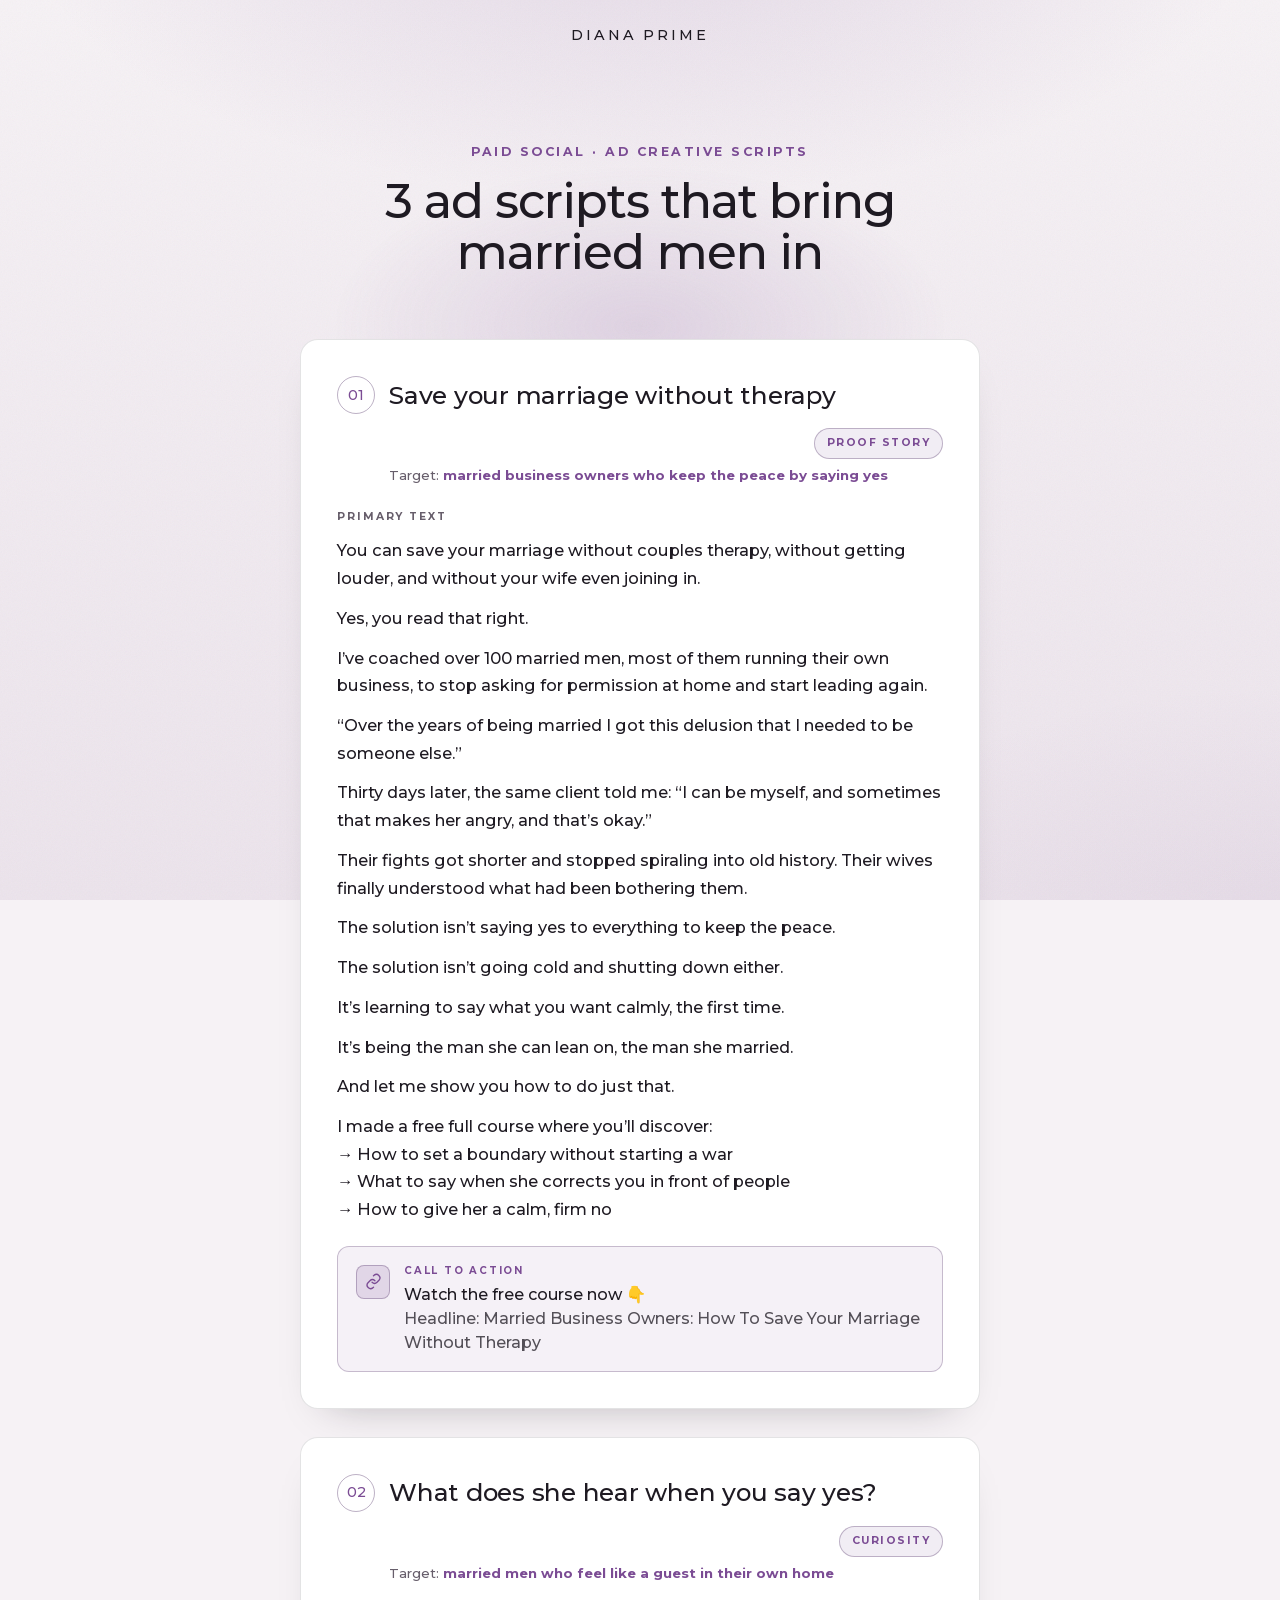
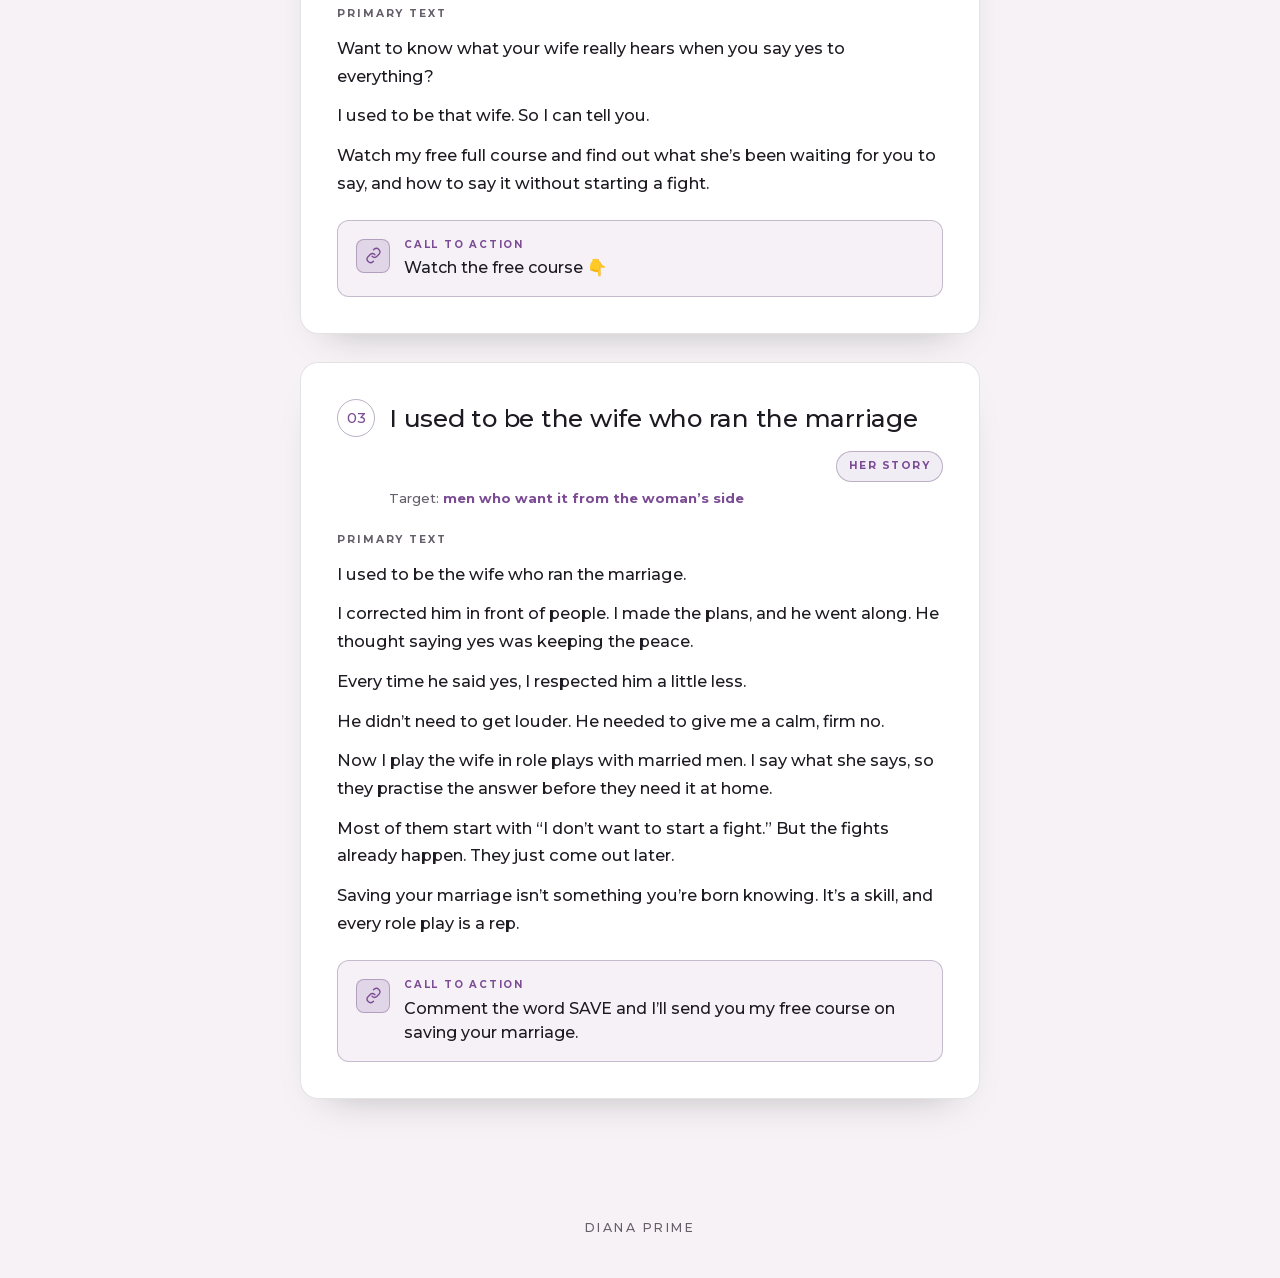
==== commit 9fd18078: "Diana: save-your-marriage hook, text static ad, viral text carousel, new bio, purple thumbnails, $10" ====
--- a/ad-scripts/index.html
+++ b/ad-scripts/index.html
@@ -29,13 +29,13 @@
         </header>
         <div class="ads__list">
           <article class="ad reveal">
-            <div class="ad__head"><span class="ad__num">01</span><h2 class="ad__title">Lead your marriage without therapy</h2><span class="ad__angle">Proof story</span></div>
+            <div class="ad__head"><span class="ad__num">01</span><h2 class="ad__title">Save your marriage without therapy</h2><span class="ad__angle">Proof story</span></div>
             <p class="ad__target">Target: <b>married business owners who keep the peace by saying yes</b></p>
             <span class="ad__label">Primary text</span>
-            <div class="ad__body"><p>You can lead your marriage without couples therapy, without getting louder, and without your wife even joining in.</p><p>Yes, you read that right.</p><p>I&rsquo;ve coached over 100 married men, most of them running their own business, to stop asking for permission at home and start leading again.</p><p>&ldquo;Over the years of being married I got this delusion that I needed to be someone else.&rdquo;</p><p>Thirty days later, the same client told me: &ldquo;I can be myself, and sometimes that makes her angry, and that&rsquo;s okay.&rdquo;</p><p>Their fights got shorter and stopped spiraling into old history. Their wives finally understood what had been bothering them.</p><p>The solution isn&rsquo;t saying yes to everything to keep the peace.</p><p>The solution isn&rsquo;t going cold and shutting down either.</p><p>It&rsquo;s learning to say what you want calmly, the first time.</p><p>It&rsquo;s being the man she can lean on, the man she married.</p><p>And let me show you how to do just that.</p><p>I made a free full course where you&rsquo;ll discover:<br/>&rarr; How to set a boundary without starting a war<br/>&rarr; What to say when she corrects you in front of people<br/>&rarr; How to give her a calm, firm no</p></div>
+            <div class="ad__body"><p>You can save your marriage without couples therapy, without getting louder, and without your wife even joining in.</p><p>Yes, you read that right.</p><p>I&rsquo;ve coached over 100 married men, most of them running their own business, to stop asking for permission at home and start leading again.</p><p>&ldquo;Over the years of being married I got this delusion that I needed to be someone else.&rdquo;</p><p>Thirty days later, the same client told me: &ldquo;I can be myself, and sometimes that makes her angry, and that&rsquo;s okay.&rdquo;</p><p>Their fights got shorter and stopped spiraling into old history. Their wives finally understood what had been bothering them.</p><p>The solution isn&rsquo;t saying yes to everything to keep the peace.</p><p>The solution isn&rsquo;t going cold and shutting down either.</p><p>It&rsquo;s learning to say what you want calmly, the first time.</p><p>It&rsquo;s being the man she can lean on, the man she married.</p><p>And let me show you how to do just that.</p><p>I made a free full course where you&rsquo;ll discover:<br/>&rarr; How to set a boundary without starting a war<br/>&rarr; What to say when she corrects you in front of people<br/>&rarr; How to give her a calm, firm no</p></div>
             <div class="ad__cta">
               <span class="ad__cta-icon"><svg viewBox="0 0 24 24"><path d="M10 13a5 5 0 0 0 7 0l3-3a5 5 0 0 0-7-7l-1 1"/><path d="M14 11a5 5 0 0 0-7 0l-3 3a5 5 0 0 0 7 7l1-1"/></svg></span>
-              <div><span class="ad__cta-label">Call to action</span><p class="ad__cta-text">Watch the free course now &#128071;<br/><span style="opacity:.75">Headline: Married Business Owners: How To Lead Your Marriage Without A Fight</span></p></div>
+              <div><span class="ad__cta-label">Call to action</span><p class="ad__cta-text">Watch the free course now &#128071;<br/><span style="opacity:.75">Headline: Married Business Owners: How To Save Your Marriage Without Therapy</span></p></div>
             </div>
           </article>
           <article class="ad reveal">
@@ -52,10 +52,10 @@
             <div class="ad__head"><span class="ad__num">03</span><h2 class="ad__title">I used to be the wife who ran the marriage</h2><span class="ad__angle">Her story</span></div>
             <p class="ad__target">Target: <b>men who want it from the woman&rsquo;s side</b></p>
             <span class="ad__label">Primary text</span>
-            <div class="ad__body"><p>I used to be the wife who ran the marriage.</p><p>I corrected him in front of people. I made the plans, and he went along. He thought saying yes was keeping the peace.</p><p>Every time he said yes, I respected him a little less.</p><p>He didn&rsquo;t need to get louder. He needed to give me a calm, firm no.</p><p>Now I play the wife in role plays with married men. I say what she says, so they practise the answer before they need it at home.</p><p>Most of them start with &ldquo;I don&rsquo;t want to start a fight.&rdquo; But the fights already happen. They just come out later.</p><p>Leading your marriage isn&rsquo;t something you&rsquo;re born knowing. It&rsquo;s a skill, and every role play is a rep.</p></div>
+            <div class="ad__body"><p>I used to be the wife who ran the marriage.</p><p>I corrected him in front of people. I made the plans, and he went along. He thought saying yes was keeping the peace.</p><p>Every time he said yes, I respected him a little less.</p><p>He didn&rsquo;t need to get louder. He needed to give me a calm, firm no.</p><p>Now I play the wife in role plays with married men. I say what she says, so they practise the answer before they need it at home.</p><p>Most of them start with &ldquo;I don&rsquo;t want to start a fight.&rdquo; But the fights already happen. They just come out later.</p><p>Saving your marriage isn&rsquo;t something you&rsquo;re born knowing. It&rsquo;s a skill, and every role play is a rep.</p></div>
             <div class="ad__cta">
               <span class="ad__cta-icon"><svg viewBox="0 0 24 24"><path d="M10 13a5 5 0 0 0 7 0l3-3a5 5 0 0 0-7-7l-1 1"/><path d="M14 11a5 5 0 0 0-7 0l-3 3a5 5 0 0 0 7 7l1-1"/></svg></span>
-              <div><span class="ad__cta-label">Call to action</span><p class="ad__cta-text">Comment the word LEAD and I&rsquo;ll send you my scripts for the 5 conversations husbands avoid.</p></div>
+              <div><span class="ad__cta-label">Call to action</span><p class="ad__cta-text">Comment the word SAVE and I&rsquo;ll send you my free course on saving your marriage.</p></div>
             </div>
           </article>
         </div>
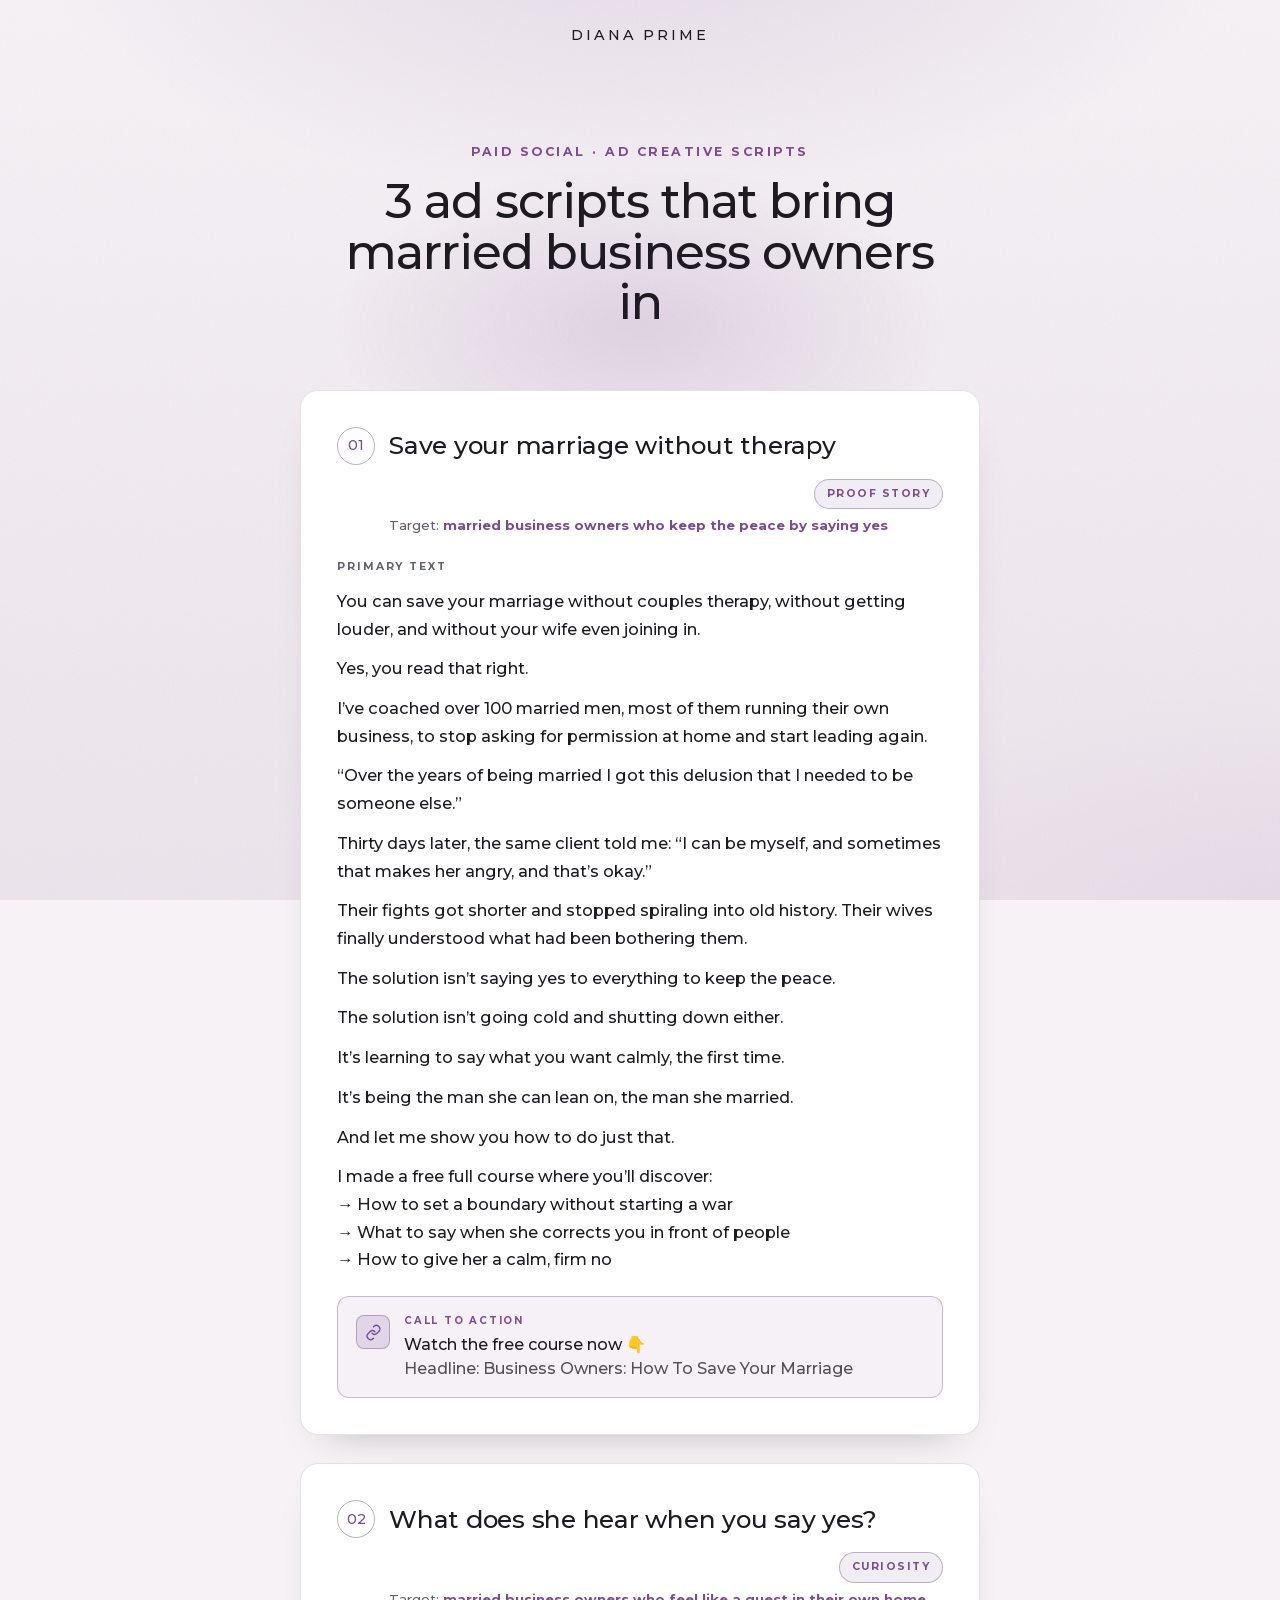
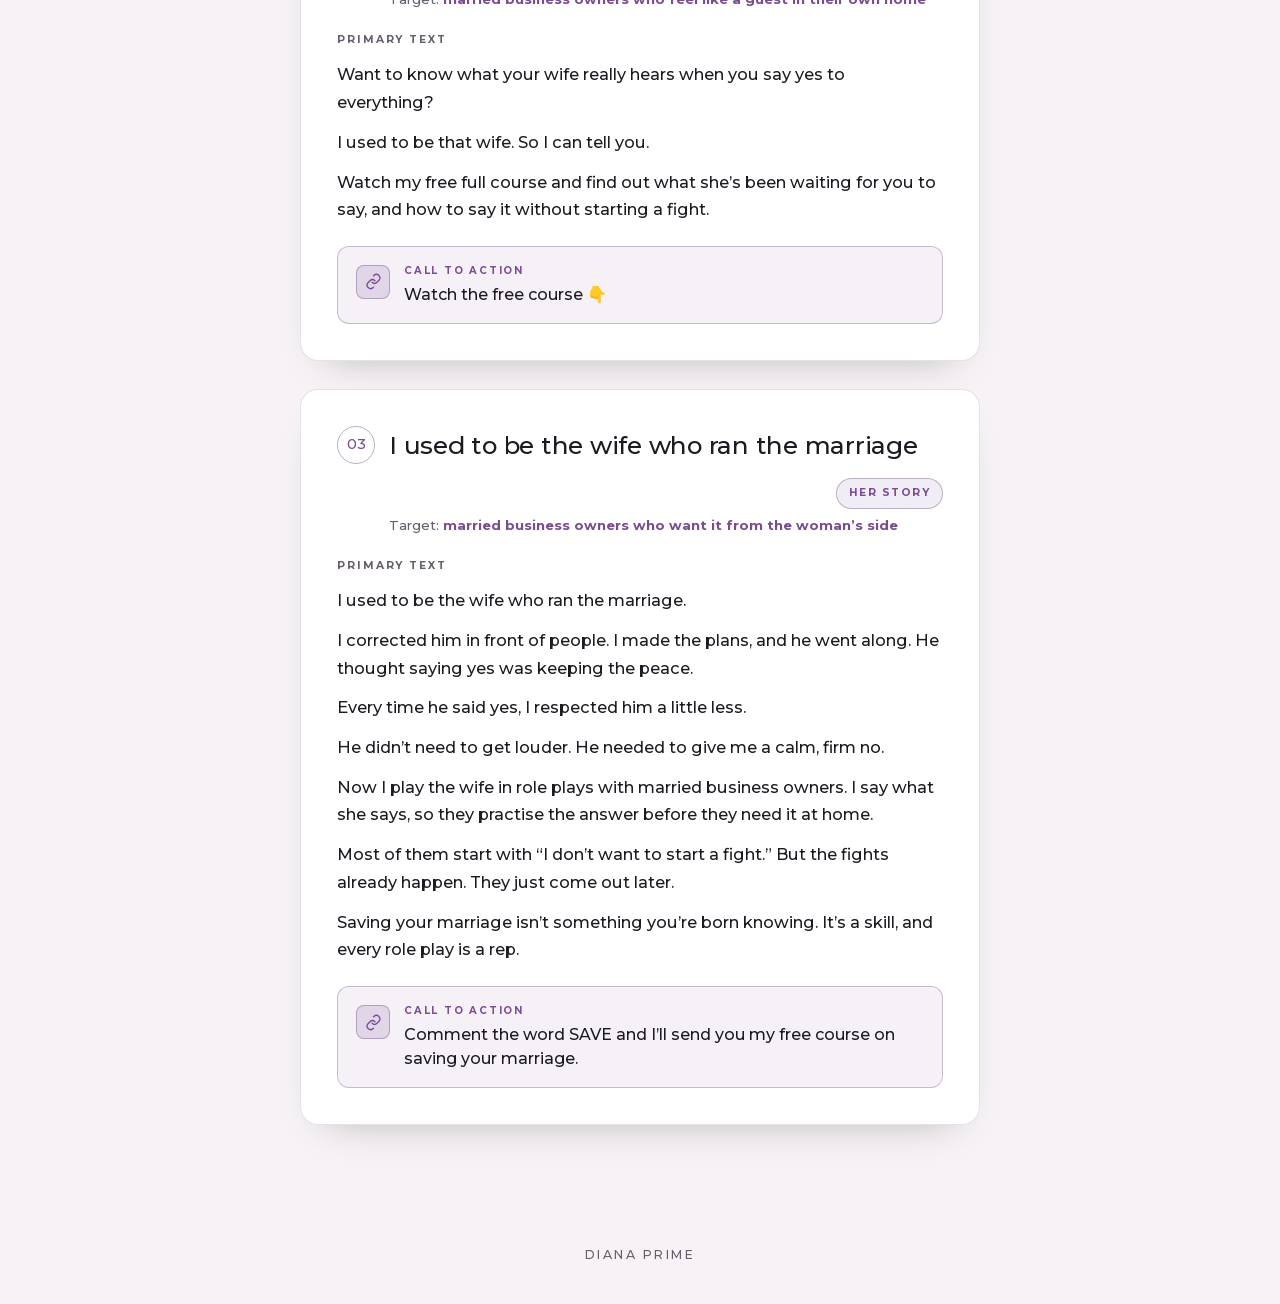
==== commit 0e0f9e67: "Diana: target married business owners, TPM-verbatim headlines, Leila-verbatim carousel, Urania-style" ====
--- a/ad-scripts/index.html
+++ b/ad-scripts/index.html
@@ -25,7 +25,7 @@
       <div class="container">
         <header class="ads__intro">
           <p class="ads__eyebrow reveal">Paid social · Ad creative scripts</p>
-          <h1 class="ads__title reveal" style="--i:1">3 ad scripts that bring married men in</h1>
+          <h1 class="ads__title reveal" style="--i:1">3 ad scripts that bring married business owners in</h1>
         </header>
         <div class="ads__list">
           <article class="ad reveal">
@@ -35,12 +35,12 @@
             <div class="ad__body"><p>You can save your marriage without couples therapy, without getting louder, and without your wife even joining in.</p><p>Yes, you read that right.</p><p>I&rsquo;ve coached over 100 married men, most of them running their own business, to stop asking for permission at home and start leading again.</p><p>&ldquo;Over the years of being married I got this delusion that I needed to be someone else.&rdquo;</p><p>Thirty days later, the same client told me: &ldquo;I can be myself, and sometimes that makes her angry, and that&rsquo;s okay.&rdquo;</p><p>Their fights got shorter and stopped spiraling into old history. Their wives finally understood what had been bothering them.</p><p>The solution isn&rsquo;t saying yes to everything to keep the peace.</p><p>The solution isn&rsquo;t going cold and shutting down either.</p><p>It&rsquo;s learning to say what you want calmly, the first time.</p><p>It&rsquo;s being the man she can lean on, the man she married.</p><p>And let me show you how to do just that.</p><p>I made a free full course where you&rsquo;ll discover:<br/>&rarr; How to set a boundary without starting a war<br/>&rarr; What to say when she corrects you in front of people<br/>&rarr; How to give her a calm, firm no</p></div>
             <div class="ad__cta">
               <span class="ad__cta-icon"><svg viewBox="0 0 24 24"><path d="M10 13a5 5 0 0 0 7 0l3-3a5 5 0 0 0-7-7l-1 1"/><path d="M14 11a5 5 0 0 0-7 0l-3 3a5 5 0 0 0 7 7l1-1"/></svg></span>
-              <div><span class="ad__cta-label">Call to action</span><p class="ad__cta-text">Watch the free course now &#128071;<br/><span style="opacity:.75">Headline: Married Business Owners: How To Save Your Marriage Without Therapy</span></p></div>
+              <div><span class="ad__cta-label">Call to action</span><p class="ad__cta-text">Watch the free course now &#128071;<br/><span style="opacity:.75">Headline: Business Owners: How To Save Your Marriage</span></p></div>
             </div>
           </article>
           <article class="ad reveal">
             <div class="ad__head"><span class="ad__num">02</span><h2 class="ad__title">What does she hear when you say yes?</h2><span class="ad__angle">Curiosity</span></div>
-            <p class="ad__target">Target: <b>married men who feel like a guest in their own home</b></p>
+            <p class="ad__target">Target: <b>married business owners who feel like a guest in their own home</b></p>
             <span class="ad__label">Primary text</span>
             <div class="ad__body"><p>Want to know what your wife really hears when you say yes to everything?</p><p>I used to be that wife. So I can tell you.</p><p>Watch my free full course and find out what she&rsquo;s been waiting for you to say, and how to say it without starting a fight.</p></div>
             <div class="ad__cta">
@@ -50,9 +50,9 @@
           </article>
           <article class="ad reveal">
             <div class="ad__head"><span class="ad__num">03</span><h2 class="ad__title">I used to be the wife who ran the marriage</h2><span class="ad__angle">Her story</span></div>
-            <p class="ad__target">Target: <b>men who want it from the woman&rsquo;s side</b></p>
+            <p class="ad__target">Target: <b>married business owners who want it from the woman&rsquo;s side</b></p>
             <span class="ad__label">Primary text</span>
-            <div class="ad__body"><p>I used to be the wife who ran the marriage.</p><p>I corrected him in front of people. I made the plans, and he went along. He thought saying yes was keeping the peace.</p><p>Every time he said yes, I respected him a little less.</p><p>He didn&rsquo;t need to get louder. He needed to give me a calm, firm no.</p><p>Now I play the wife in role plays with married men. I say what she says, so they practise the answer before they need it at home.</p><p>Most of them start with &ldquo;I don&rsquo;t want to start a fight.&rdquo; But the fights already happen. They just come out later.</p><p>Saving your marriage isn&rsquo;t something you&rsquo;re born knowing. It&rsquo;s a skill, and every role play is a rep.</p></div>
+            <div class="ad__body"><p>I used to be the wife who ran the marriage.</p><p>I corrected him in front of people. I made the plans, and he went along. He thought saying yes was keeping the peace.</p><p>Every time he said yes, I respected him a little less.</p><p>He didn&rsquo;t need to get louder. He needed to give me a calm, firm no.</p><p>Now I play the wife in role plays with married business owners. I say what she says, so they practise the answer before they need it at home.</p><p>Most of them start with &ldquo;I don&rsquo;t want to start a fight.&rdquo; But the fights already happen. They just come out later.</p><p>Saving your marriage isn&rsquo;t something you&rsquo;re born knowing. It&rsquo;s a skill, and every role play is a rep.</p></div>
             <div class="ad__cta">
               <span class="ad__cta-icon"><svg viewBox="0 0 24 24"><path d="M10 13a5 5 0 0 0 7 0l3-3a5 5 0 0 0-7-7l-1 1"/><path d="M14 11a5 5 0 0 0-7 0l-3 3a5 5 0 0 0 7 7l1-1"/></svg></span>
               <div><span class="ad__cta-label">Call to action</span><p class="ad__cta-text">Comment the word SAVE and I&rsquo;ll send you my free course on saving your marriage.</p></div>
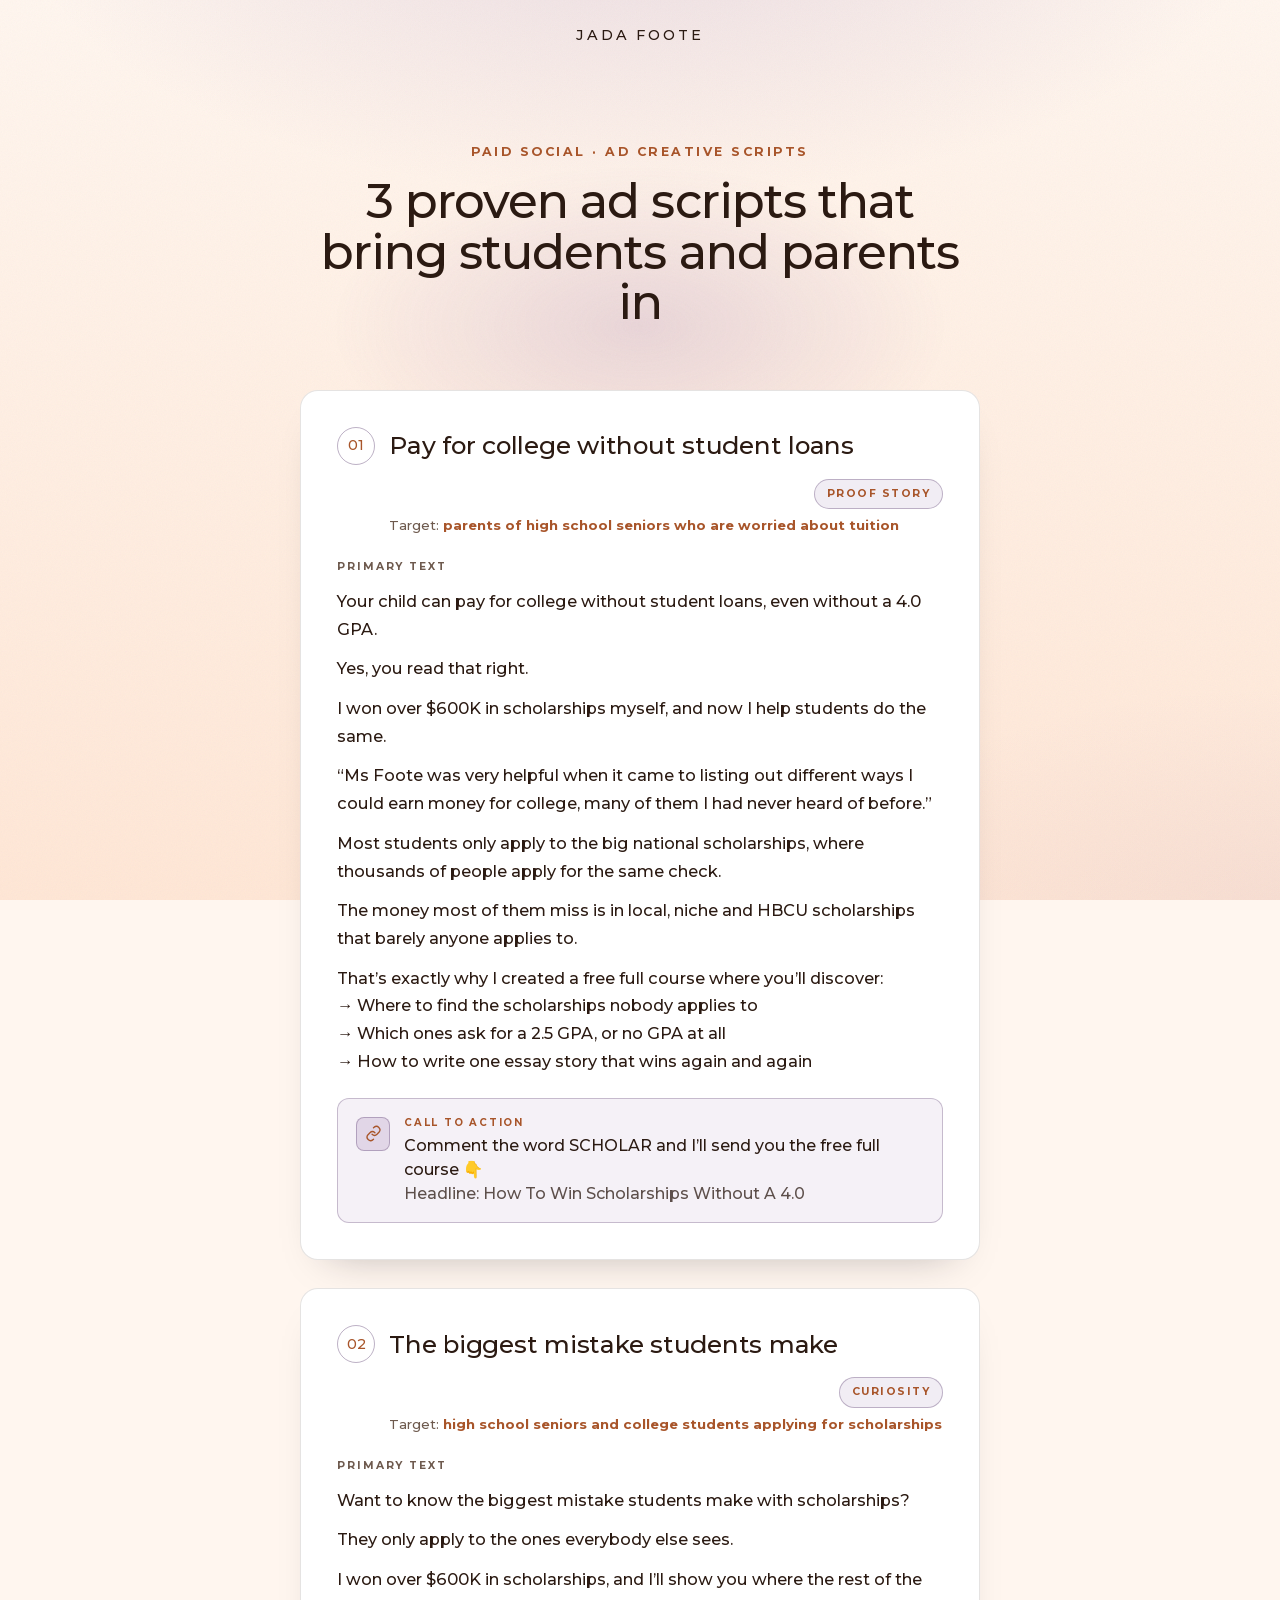
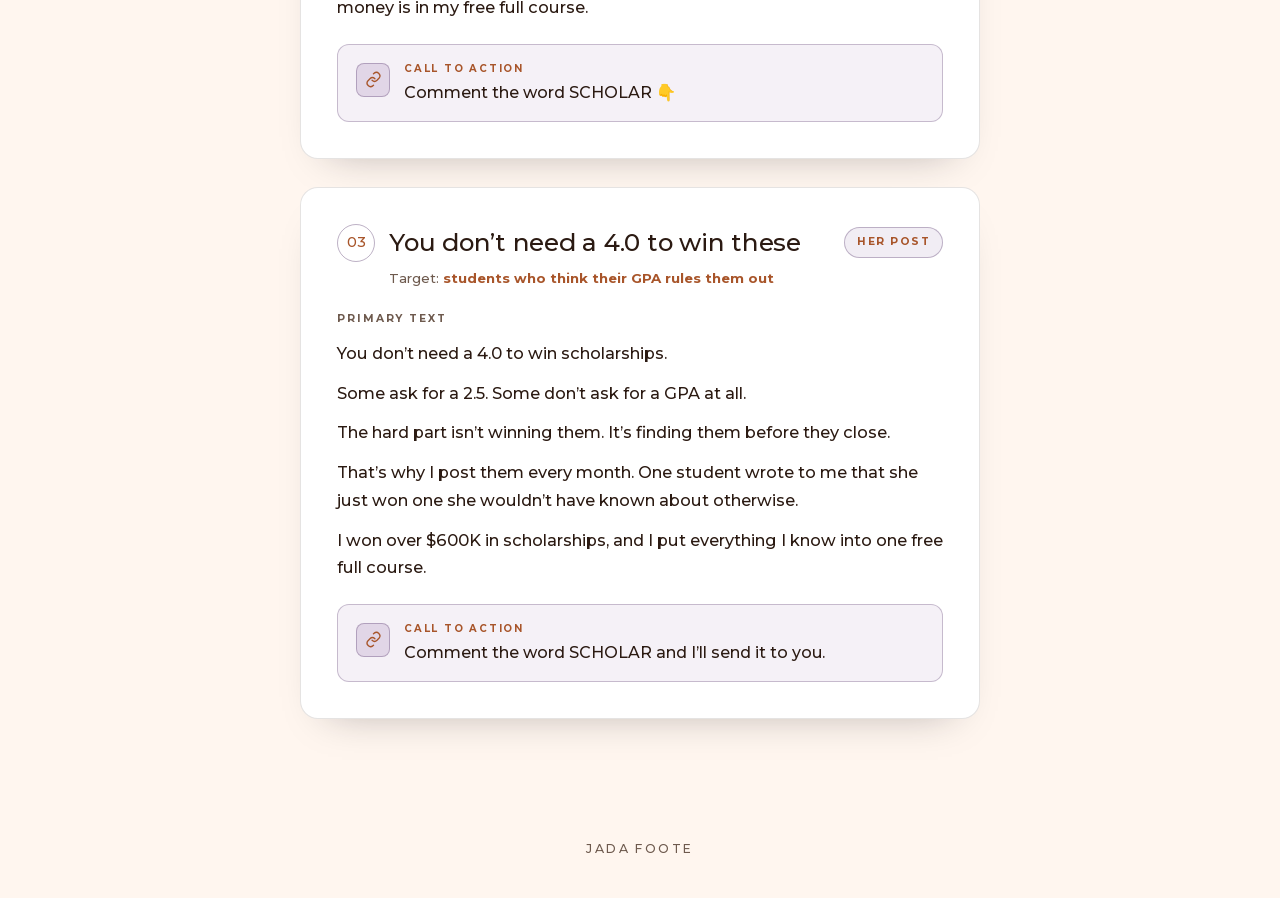
==== commit 8612cb65: "Refresh stale card thumbnails Co-Authored-By: Claude Opus 5.5 <noreply@anthropic.com>" ====
--- a/ad-scripts/index.html
+++ b/ad-scripts/index.html
@@ -3,7 +3,7 @@
 <head>
   <meta charset="utf-8" />
   <meta name="viewport" content="width=device-width, initial-scale=1" />
-  <title>Ad scripts · Diana Prime</title>
+  <title>Ad scripts · Jada Foote</title>
   <meta name="robots" content="noindex" />
   <script>document.documentElement.className += " js";</script>
   <link rel="icon" href="../assets/img/favicon.png" type="image/png" />
@@ -11,12 +11,11 @@
   <link rel="stylesheet" href="../vsl/vsl.css" />
   <link rel="stylesheet" href="../assets/brand.css" />
   <link rel="stylesheet" href="ad-scripts.css?v=2" />
-<style data-noscrollbar>html,body,*{scrollbar-width:none;-ms-overflow-style:none}html::-webkit-scrollbar,body::-webkit-scrollbar,*::-webkit-scrollbar{display:none;width:0;height:0}</style>
 </head>
 <body>
   <header class="brandbar">
     <div class="brand">
-      <span class="brand__word">Diana Prime</span>
+      <span class="brand__word">Jada Foote</span>
     </div>
   </header>
   <main class="page">
@@ -25,46 +24,46 @@
       <div class="container">
         <header class="ads__intro">
           <p class="ads__eyebrow reveal">Paid social · Ad creative scripts</p>
-          <h1 class="ads__title reveal" style="--i:1">3 ad scripts that bring married business owners in</h1>
+          <h1 class="ads__title reveal" style="--i:1">3 proven ad scripts that bring students and parents in</h1>
         </header>
         <div class="ads__list">
           <article class="ad reveal">
-            <div class="ad__head"><span class="ad__num">01</span><h2 class="ad__title">Save your marriage without therapy</h2><span class="ad__angle">Proof story</span></div>
-            <p class="ad__target">Target: <b>married business owners who keep the peace by saying yes</b></p>
+            <div class="ad__head"><span class="ad__num">01</span><h2 class="ad__title">Pay for college without student loans</h2><span class="ad__angle">Proof story</span></div>
+            <p class="ad__target">Target: <b>parents of high school seniors who are worried about tuition</b></p>
             <span class="ad__label">Primary text</span>
-            <div class="ad__body"><p>You can save your marriage without couples therapy, without getting louder, and without your wife even joining in.</p><p>Yes, you read that right.</p><p>I&rsquo;ve coached over 100 married men, most of them running their own business, to stop asking for permission at home and start leading again.</p><p>&ldquo;Over the years of being married I got this delusion that I needed to be someone else.&rdquo;</p><p>Thirty days later, the same client told me: &ldquo;I can be myself, and sometimes that makes her angry, and that&rsquo;s okay.&rdquo;</p><p>Their fights got shorter and stopped spiraling into old history. Their wives finally understood what had been bothering them.</p><p>The solution isn&rsquo;t saying yes to everything to keep the peace.</p><p>The solution isn&rsquo;t going cold and shutting down either.</p><p>It&rsquo;s learning to say what you want calmly, the first time.</p><p>It&rsquo;s being the man she can lean on, the man she married.</p><p>And let me show you how to do just that.</p><p>I made a free full course where you&rsquo;ll discover:<br/>&rarr; How to set a boundary without starting a war<br/>&rarr; What to say when she corrects you in front of people<br/>&rarr; How to give her a calm, firm no</p></div>
+            <div class="ad__body"><p>Your child can pay for college without student loans, even without a 4.0 GPA.</p><p>Yes, you read that right.</p><p>I won over $600K in scholarships myself, and now I help students do the same.</p><p>&ldquo;Ms Foote was very helpful when it came to listing out different ways I could earn money for college, many of them I had never heard of before.&rdquo;</p><p>Most students only apply to the big national scholarships, where thousands of people apply for the same check.</p><p>The money most of them miss is in local, niche and HBCU scholarships that barely anyone applies to.</p><p>That&rsquo;s exactly why I created a free full course where you&rsquo;ll discover:<br/>&rarr; Where to find the scholarships nobody applies to<br/>&rarr; Which ones ask for a 2.5 GPA, or no GPA at all<br/>&rarr; How to write one essay story that wins again and again</p></div>
             <div class="ad__cta">
               <span class="ad__cta-icon"><svg viewBox="0 0 24 24"><path d="M10 13a5 5 0 0 0 7 0l3-3a5 5 0 0 0-7-7l-1 1"/><path d="M14 11a5 5 0 0 0-7 0l-3 3a5 5 0 0 0 7 7l1-1"/></svg></span>
-              <div><span class="ad__cta-label">Call to action</span><p class="ad__cta-text">Watch the free course now &#128071;<br/><span style="opacity:.75">Headline: Business Owners: How To Save Your Marriage</span></p></div>
+              <div><span class="ad__cta-label">Call to action</span><p class="ad__cta-text">Comment the word SCHOLAR and I&rsquo;ll send you the free full course &#128071;<br/><span style="opacity:.75">Headline: How To Win Scholarships Without A 4.0</span></p></div>
             </div>
           </article>
           <article class="ad reveal">
-            <div class="ad__head"><span class="ad__num">02</span><h2 class="ad__title">What does she hear when you say yes?</h2><span class="ad__angle">Curiosity</span></div>
-            <p class="ad__target">Target: <b>married business owners who feel like a guest in their own home</b></p>
+            <div class="ad__head"><span class="ad__num">02</span><h2 class="ad__title">The biggest mistake students make</h2><span class="ad__angle">Curiosity</span></div>
+            <p class="ad__target">Target: <b>high school seniors and college students applying for scholarships</b></p>
             <span class="ad__label">Primary text</span>
-            <div class="ad__body"><p>Want to know what your wife really hears when you say yes to everything?</p><p>I used to be that wife. So I can tell you.</p><p>Watch my free full course and find out what she&rsquo;s been waiting for you to say, and how to say it without starting a fight.</p></div>
+            <div class="ad__body"><p>Want to know the biggest mistake students make with scholarships?</p><p>They only apply to the ones everybody else sees.</p><p>I won over $600K in scholarships, and I&rsquo;ll show you where the rest of the money is in my free full course.</p></div>
             <div class="ad__cta">
               <span class="ad__cta-icon"><svg viewBox="0 0 24 24"><path d="M10 13a5 5 0 0 0 7 0l3-3a5 5 0 0 0-7-7l-1 1"/><path d="M14 11a5 5 0 0 0-7 0l-3 3a5 5 0 0 0 7 7l1-1"/></svg></span>
-              <div><span class="ad__cta-label">Call to action</span><p class="ad__cta-text">Watch the free course &#128071;</p></div>
+              <div><span class="ad__cta-label">Call to action</span><p class="ad__cta-text">Comment the word SCHOLAR &#128071;</p></div>
             </div>
           </article>
           <article class="ad reveal">
-            <div class="ad__head"><span class="ad__num">03</span><h2 class="ad__title">I used to be the wife who ran the marriage</h2><span class="ad__angle">Her story</span></div>
-            <p class="ad__target">Target: <b>married business owners who want it from the woman&rsquo;s side</b></p>
+            <div class="ad__head"><span class="ad__num">03</span><h2 class="ad__title">You don&rsquo;t need a 4.0 to win these</h2><span class="ad__angle">Her post</span></div>
+            <p class="ad__target">Target: <b>students who think their GPA rules them out</b></p>
             <span class="ad__label">Primary text</span>
-            <div class="ad__body"><p>I used to be the wife who ran the marriage.</p><p>I corrected him in front of people. I made the plans, and he went along. He thought saying yes was keeping the peace.</p><p>Every time he said yes, I respected him a little less.</p><p>He didn&rsquo;t need to get louder. He needed to give me a calm, firm no.</p><p>Now I play the wife in role plays with married business owners. I say what she says, so they practise the answer before they need it at home.</p><p>Most of them start with &ldquo;I don&rsquo;t want to start a fight.&rdquo; But the fights already happen. They just come out later.</p><p>Saving your marriage isn&rsquo;t something you&rsquo;re born knowing. It&rsquo;s a skill, and every role play is a rep.</p></div>
+            <div class="ad__body"><p>You don&rsquo;t need a 4.0 to win scholarships.</p><p>Some ask for a 2.5. Some don&rsquo;t ask for a GPA at all.</p><p>The hard part isn&rsquo;t winning them. It&rsquo;s finding them before they close.</p><p>That&rsquo;s why I post them every month. One student wrote to me that she just won one she wouldn&rsquo;t have known about otherwise.</p><p>I won over $600K in scholarships, and I put everything I know into one free full course.</p></div>
             <div class="ad__cta">
               <span class="ad__cta-icon"><svg viewBox="0 0 24 24"><path d="M10 13a5 5 0 0 0 7 0l3-3a5 5 0 0 0-7-7l-1 1"/><path d="M14 11a5 5 0 0 0-7 0l-3 3a5 5 0 0 0 7 7l1-1"/></svg></span>
-              <div><span class="ad__cta-label">Call to action</span><p class="ad__cta-text">Comment the word SAVE and I&rsquo;ll send you my free course on saving your marriage.</p></div>
+              <div><span class="ad__cta-label">Call to action</span><p class="ad__cta-text">Comment the word SCHOLAR and I&rsquo;ll send it to you.</p></div>
             </div>
           </article>
-        </div>
+          </div>
       </div>
     </section>
   </main>
   <footer class="brandfoot">
     <div class="brand">
-      <span class="brand__word">Diana Prime</span>
+      <span class="brand__word">Jada Foote</span>
     </div>
   </footer>
   <script src="../assets/vendor/lenis.min.js"></script>
--- a/assets/brand.css
+++ b/assets/brand.css
@@ -1,6 +1,6 @@
 /* =========================================================================
-   Diana Prime · funnel brand
-   Her feed: black blazer, soft lilac, warm neutral walls, clean sans captions.
+   Jada Foote · Scholar World funnel brand
+   Her feed: peach scholarship cards, brown suit, white bold caps on reels.
    Montserrat display + text.
    ========================================================================= */
 
@@ -18,18 +18,18 @@
 @font-face { font-family: "Montserrat"; src: url("fonts/montserrat-normal.woff2") format("woff2"); font-weight: 500 900; font-style: normal; font-display: swap; }
 
 :root {
-  --bg: #f6f2f5;
-  --bg-2: #ece4ec;
+  --bg: #fff6ef;
+  --bg-2: #ffe7d6;
   --surface: #ffffff;
-  --surface-2: #f1eaf1;
-  --ink: #1e1a22;
-  --muted: #675e6b;
-  --hair: rgba(30, 26, 34, 0.12);
-  --hair-soft: rgba(30, 26, 34, 0.06);
-  --accent: #1e1a22;          /* black blazer, CTA fills */
-  --accent-text: #7b4c94;     /* plum, accents on lilac-white */
-  --accent-ink: #f6f2f5;
-  --accent-soft: rgba(123, 76, 148, 0.12);
+  --surface-2: #fff0e5;
+  --ink: #2b1a12;
+  --muted: #6e5a4e;
+  --hair: rgba(43, 26, 18, 0.12);
+  --hair-soft: rgba(43, 26, 18, 0.06);
+  --accent: #8f4a22;          /* brown suit, CTA fills */
+  --accent-text: #a8552a;     /* warm brown on cream */
+  --accent-ink: #fff6ef;
+  --accent-soft: rgba(255, 182, 137, 0.35);
   --display: "Montserrat", "Inter", -apple-system, sans-serif;
   --impact: "Anton", "Bebas Neue", Impact, "Arial Narrow", sans-serif;
   --sans: "Montserrat", "Inter", -apple-system, BlinkMacSystemFont, "Segoe UI", Roboto, Helvetica, Arial, sans-serif;
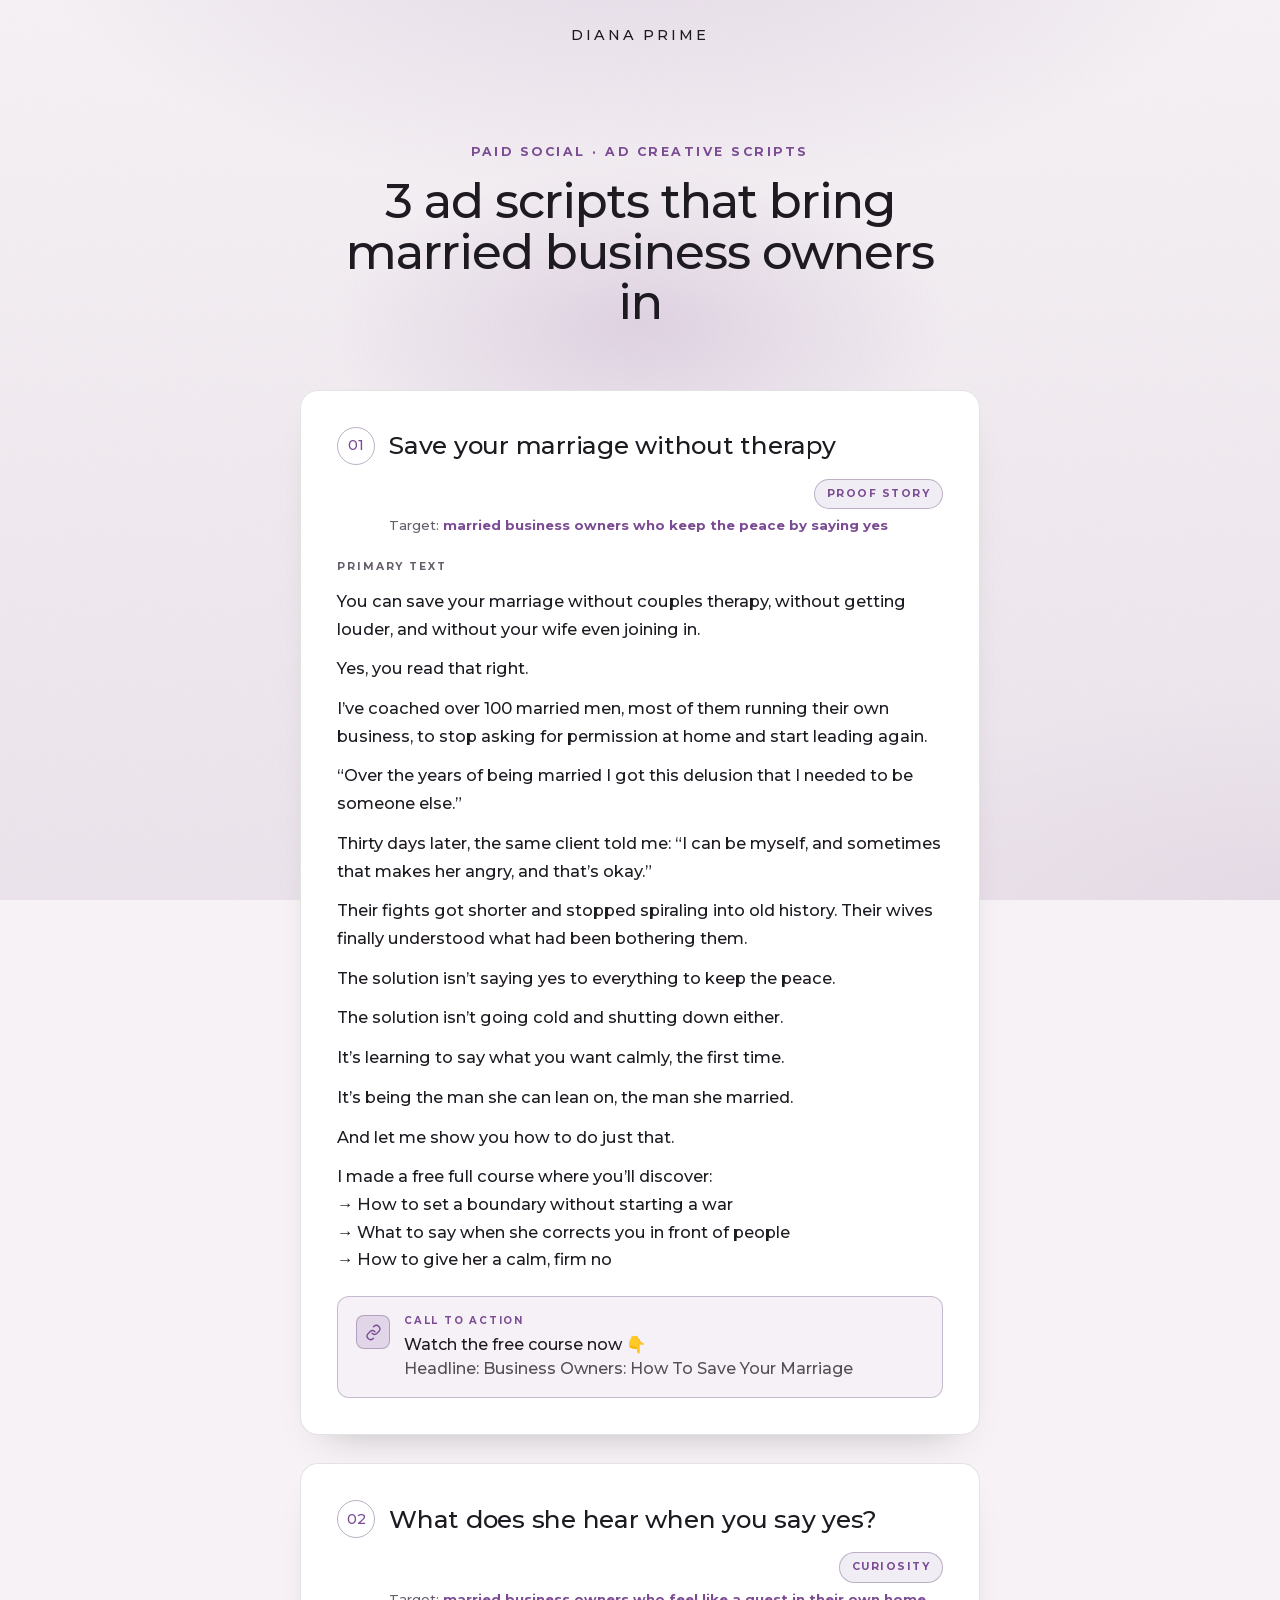
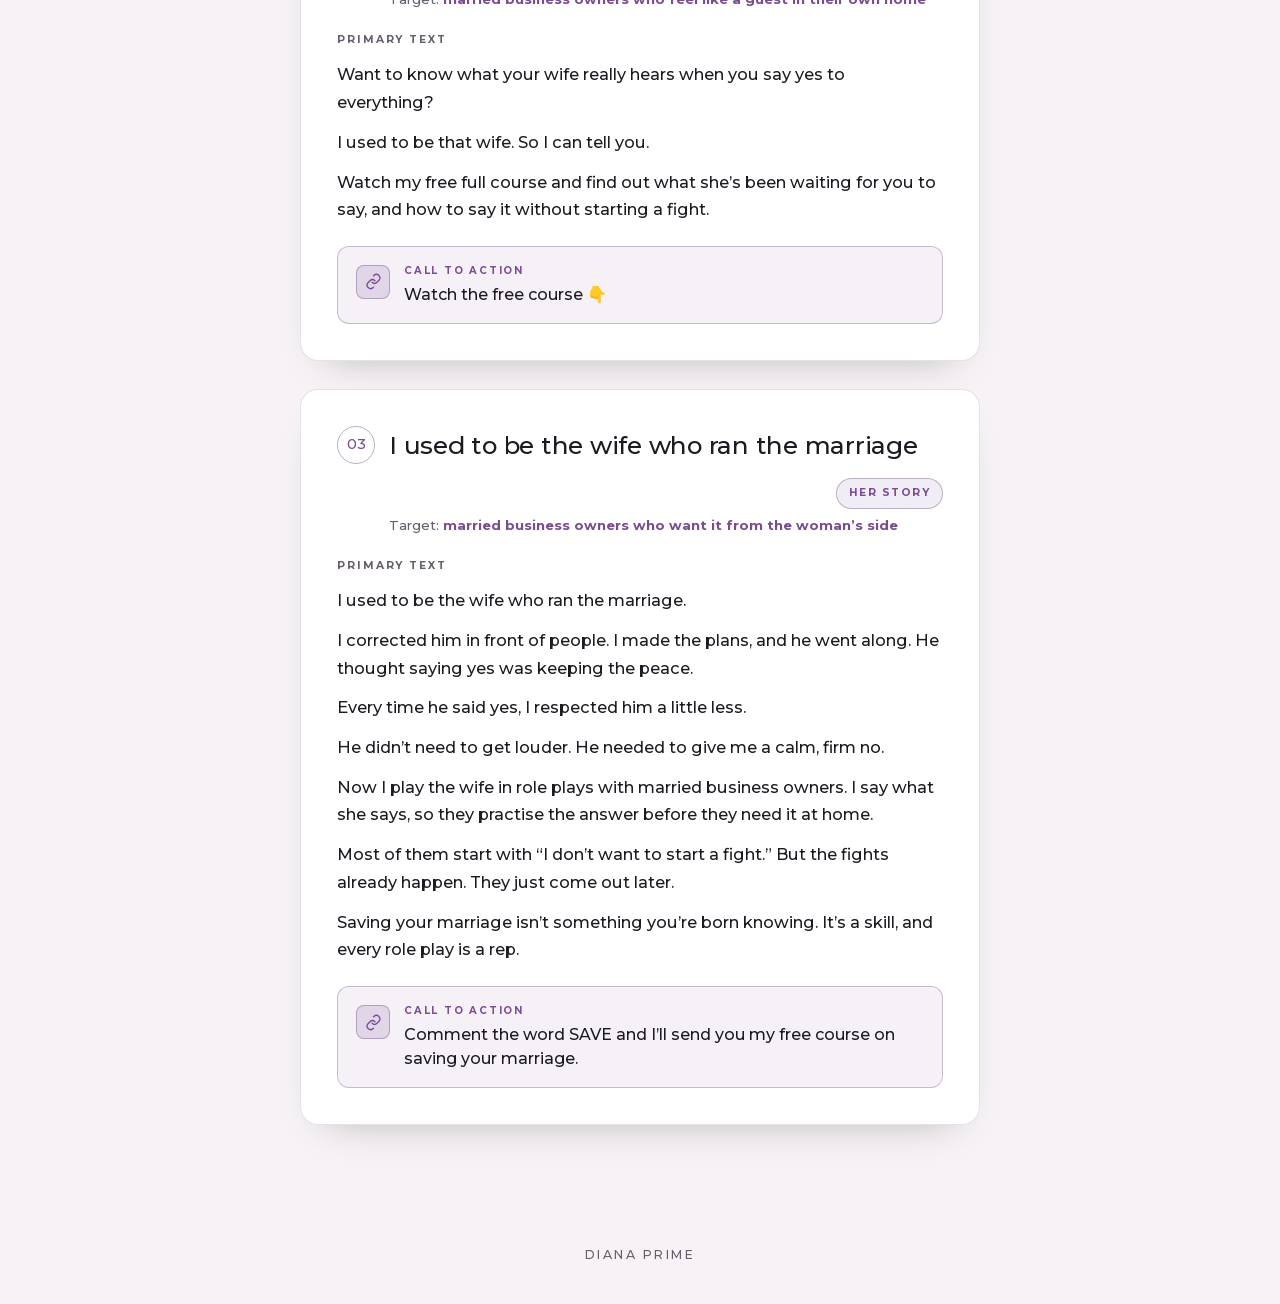
==== commit 407c7a64: "Revert "Refresh stale card thumbnails" This reverts commit 8612cb653532c4950cdfec5ddbfdaf41b25309fa." ====
--- a/ad-scripts/index.html
+++ b/ad-scripts/index.html
@@ -3,7 +3,7 @@
 <head>
   <meta charset="utf-8" />
   <meta name="viewport" content="width=device-width, initial-scale=1" />
-  <title>Ad scripts · Jada Foote</title>
+  <title>Ad scripts · Diana Prime</title>
   <meta name="robots" content="noindex" />
   <script>document.documentElement.className += " js";</script>
   <link rel="icon" href="../assets/img/favicon.png" type="image/png" />
@@ -15,7 +15,7 @@
 <body>
   <header class="brandbar">
     <div class="brand">
-      <span class="brand__word">Jada Foote</span>
+      <span class="brand__word">Diana Prime</span>
     </div>
   </header>
   <main class="page">
@@ -24,46 +24,46 @@
       <div class="container">
         <header class="ads__intro">
           <p class="ads__eyebrow reveal">Paid social · Ad creative scripts</p>
-          <h1 class="ads__title reveal" style="--i:1">3 proven ad scripts that bring students and parents in</h1>
+          <h1 class="ads__title reveal" style="--i:1">3 ad scripts that bring married business owners in</h1>
         </header>
         <div class="ads__list">
           <article class="ad reveal">
-            <div class="ad__head"><span class="ad__num">01</span><h2 class="ad__title">Pay for college without student loans</h2><span class="ad__angle">Proof story</span></div>
-            <p class="ad__target">Target: <b>parents of high school seniors who are worried about tuition</b></p>
+            <div class="ad__head"><span class="ad__num">01</span><h2 class="ad__title">Save your marriage without therapy</h2><span class="ad__angle">Proof story</span></div>
+            <p class="ad__target">Target: <b>married business owners who keep the peace by saying yes</b></p>
             <span class="ad__label">Primary text</span>
-            <div class="ad__body"><p>Your child can pay for college without student loans, even without a 4.0 GPA.</p><p>Yes, you read that right.</p><p>I won over $600K in scholarships myself, and now I help students do the same.</p><p>&ldquo;Ms Foote was very helpful when it came to listing out different ways I could earn money for college, many of them I had never heard of before.&rdquo;</p><p>Most students only apply to the big national scholarships, where thousands of people apply for the same check.</p><p>The money most of them miss is in local, niche and HBCU scholarships that barely anyone applies to.</p><p>That&rsquo;s exactly why I created a free full course where you&rsquo;ll discover:<br/>&rarr; Where to find the scholarships nobody applies to<br/>&rarr; Which ones ask for a 2.5 GPA, or no GPA at all<br/>&rarr; How to write one essay story that wins again and again</p></div>
+            <div class="ad__body"><p>You can save your marriage without couples therapy, without getting louder, and without your wife even joining in.</p><p>Yes, you read that right.</p><p>I&rsquo;ve coached over 100 married men, most of them running their own business, to stop asking for permission at home and start leading again.</p><p>&ldquo;Over the years of being married I got this delusion that I needed to be someone else.&rdquo;</p><p>Thirty days later, the same client told me: &ldquo;I can be myself, and sometimes that makes her angry, and that&rsquo;s okay.&rdquo;</p><p>Their fights got shorter and stopped spiraling into old history. Their wives finally understood what had been bothering them.</p><p>The solution isn&rsquo;t saying yes to everything to keep the peace.</p><p>The solution isn&rsquo;t going cold and shutting down either.</p><p>It&rsquo;s learning to say what you want calmly, the first time.</p><p>It&rsquo;s being the man she can lean on, the man she married.</p><p>And let me show you how to do just that.</p><p>I made a free full course where you&rsquo;ll discover:<br/>&rarr; How to set a boundary without starting a war<br/>&rarr; What to say when she corrects you in front of people<br/>&rarr; How to give her a calm, firm no</p></div>
             <div class="ad__cta">
               <span class="ad__cta-icon"><svg viewBox="0 0 24 24"><path d="M10 13a5 5 0 0 0 7 0l3-3a5 5 0 0 0-7-7l-1 1"/><path d="M14 11a5 5 0 0 0-7 0l-3 3a5 5 0 0 0 7 7l1-1"/></svg></span>
-              <div><span class="ad__cta-label">Call to action</span><p class="ad__cta-text">Comment the word SCHOLAR and I&rsquo;ll send you the free full course &#128071;<br/><span style="opacity:.75">Headline: How To Win Scholarships Without A 4.0</span></p></div>
+              <div><span class="ad__cta-label">Call to action</span><p class="ad__cta-text">Watch the free course now &#128071;<br/><span style="opacity:.75">Headline: Business Owners: How To Save Your Marriage</span></p></div>
             </div>
           </article>
           <article class="ad reveal">
-            <div class="ad__head"><span class="ad__num">02</span><h2 class="ad__title">The biggest mistake students make</h2><span class="ad__angle">Curiosity</span></div>
-            <p class="ad__target">Target: <b>high school seniors and college students applying for scholarships</b></p>
+            <div class="ad__head"><span class="ad__num">02</span><h2 class="ad__title">What does she hear when you say yes?</h2><span class="ad__angle">Curiosity</span></div>
+            <p class="ad__target">Target: <b>married business owners who feel like a guest in their own home</b></p>
             <span class="ad__label">Primary text</span>
-            <div class="ad__body"><p>Want to know the biggest mistake students make with scholarships?</p><p>They only apply to the ones everybody else sees.</p><p>I won over $600K in scholarships, and I&rsquo;ll show you where the rest of the money is in my free full course.</p></div>
+            <div class="ad__body"><p>Want to know what your wife really hears when you say yes to everything?</p><p>I used to be that wife. So I can tell you.</p><p>Watch my free full course and find out what she&rsquo;s been waiting for you to say, and how to say it without starting a fight.</p></div>
             <div class="ad__cta">
               <span class="ad__cta-icon"><svg viewBox="0 0 24 24"><path d="M10 13a5 5 0 0 0 7 0l3-3a5 5 0 0 0-7-7l-1 1"/><path d="M14 11a5 5 0 0 0-7 0l-3 3a5 5 0 0 0 7 7l1-1"/></svg></span>
-              <div><span class="ad__cta-label">Call to action</span><p class="ad__cta-text">Comment the word SCHOLAR &#128071;</p></div>
+              <div><span class="ad__cta-label">Call to action</span><p class="ad__cta-text">Watch the free course &#128071;</p></div>
             </div>
           </article>
           <article class="ad reveal">
-            <div class="ad__head"><span class="ad__num">03</span><h2 class="ad__title">You don&rsquo;t need a 4.0 to win these</h2><span class="ad__angle">Her post</span></div>
-            <p class="ad__target">Target: <b>students who think their GPA rules them out</b></p>
+            <div class="ad__head"><span class="ad__num">03</span><h2 class="ad__title">I used to be the wife who ran the marriage</h2><span class="ad__angle">Her story</span></div>
+            <p class="ad__target">Target: <b>married business owners who want it from the woman&rsquo;s side</b></p>
             <span class="ad__label">Primary text</span>
-            <div class="ad__body"><p>You don&rsquo;t need a 4.0 to win scholarships.</p><p>Some ask for a 2.5. Some don&rsquo;t ask for a GPA at all.</p><p>The hard part isn&rsquo;t winning them. It&rsquo;s finding them before they close.</p><p>That&rsquo;s why I post them every month. One student wrote to me that she just won one she wouldn&rsquo;t have known about otherwise.</p><p>I won over $600K in scholarships, and I put everything I know into one free full course.</p></div>
+            <div class="ad__body"><p>I used to be the wife who ran the marriage.</p><p>I corrected him in front of people. I made the plans, and he went along. He thought saying yes was keeping the peace.</p><p>Every time he said yes, I respected him a little less.</p><p>He didn&rsquo;t need to get louder. He needed to give me a calm, firm no.</p><p>Now I play the wife in role plays with married business owners. I say what she says, so they practise the answer before they need it at home.</p><p>Most of them start with &ldquo;I don&rsquo;t want to start a fight.&rdquo; But the fights already happen. They just come out later.</p><p>Saving your marriage isn&rsquo;t something you&rsquo;re born knowing. It&rsquo;s a skill, and every role play is a rep.</p></div>
             <div class="ad__cta">
               <span class="ad__cta-icon"><svg viewBox="0 0 24 24"><path d="M10 13a5 5 0 0 0 7 0l3-3a5 5 0 0 0-7-7l-1 1"/><path d="M14 11a5 5 0 0 0-7 0l-3 3a5 5 0 0 0 7 7l1-1"/></svg></span>
-              <div><span class="ad__cta-label">Call to action</span><p class="ad__cta-text">Comment the word SCHOLAR and I&rsquo;ll send it to you.</p></div>
+              <div><span class="ad__cta-label">Call to action</span><p class="ad__cta-text">Comment the word SAVE and I&rsquo;ll send you my free course on saving your marriage.</p></div>
             </div>
           </article>
-          </div>
+        </div>
       </div>
     </section>
   </main>
   <footer class="brandfoot">
     <div class="brand">
-      <span class="brand__word">Jada Foote</span>
+      <span class="brand__word">Diana Prime</span>
     </div>
   </footer>
   <script src="../assets/vendor/lenis.min.js"></script>
--- a/assets/brand.css
+++ b/assets/brand.css
@@ -1,6 +1,6 @@
 /* =========================================================================
-   Jada Foote · Scholar World funnel brand
-   Her feed: peach scholarship cards, brown suit, white bold caps on reels.
+   Diana Prime · funnel brand
+   Her feed: black blazer, soft lilac, warm neutral walls, clean sans captions.
    Montserrat display + text.
    ========================================================================= */
 
@@ -18,18 +18,18 @@
 @font-face { font-family: "Montserrat"; src: url("fonts/montserrat-normal.woff2") format("woff2"); font-weight: 500 900; font-style: normal; font-display: swap; }
 
 :root {
-  --bg: #fff6ef;
-  --bg-2: #ffe7d6;
+  --bg: #f6f2f5;
+  --bg-2: #ece4ec;
   --surface: #ffffff;
-  --surface-2: #fff0e5;
-  --ink: #2b1a12;
-  --muted: #6e5a4e;
-  --hair: rgba(43, 26, 18, 0.12);
-  --hair-soft: rgba(43, 26, 18, 0.06);
-  --accent: #8f4a22;          /* brown suit, CTA fills */
-  --accent-text: #a8552a;     /* warm brown on cream */
-  --accent-ink: #fff6ef;
-  --accent-soft: rgba(255, 182, 137, 0.35);
+  --surface-2: #f1eaf1;
+  --ink: #1e1a22;
+  --muted: #675e6b;
+  --hair: rgba(30, 26, 34, 0.12);
+  --hair-soft: rgba(30, 26, 34, 0.06);
+  --accent: #1e1a22;          /* black blazer, CTA fills */
+  --accent-text: #7b4c94;     /* plum, accents on lilac-white */
+  --accent-ink: #f6f2f5;
+  --accent-soft: rgba(123, 76, 148, 0.12);
   --display: "Montserrat", "Inter", -apple-system, sans-serif;
   --impact: "Anton", "Bebas Neue", Impact, "Arial Narrow", sans-serif;
   --sans: "Montserrat", "Inter", -apple-system, BlinkMacSystemFont, "Segoe UI", Roboto, Helvetica, Arial, sans-serif;
